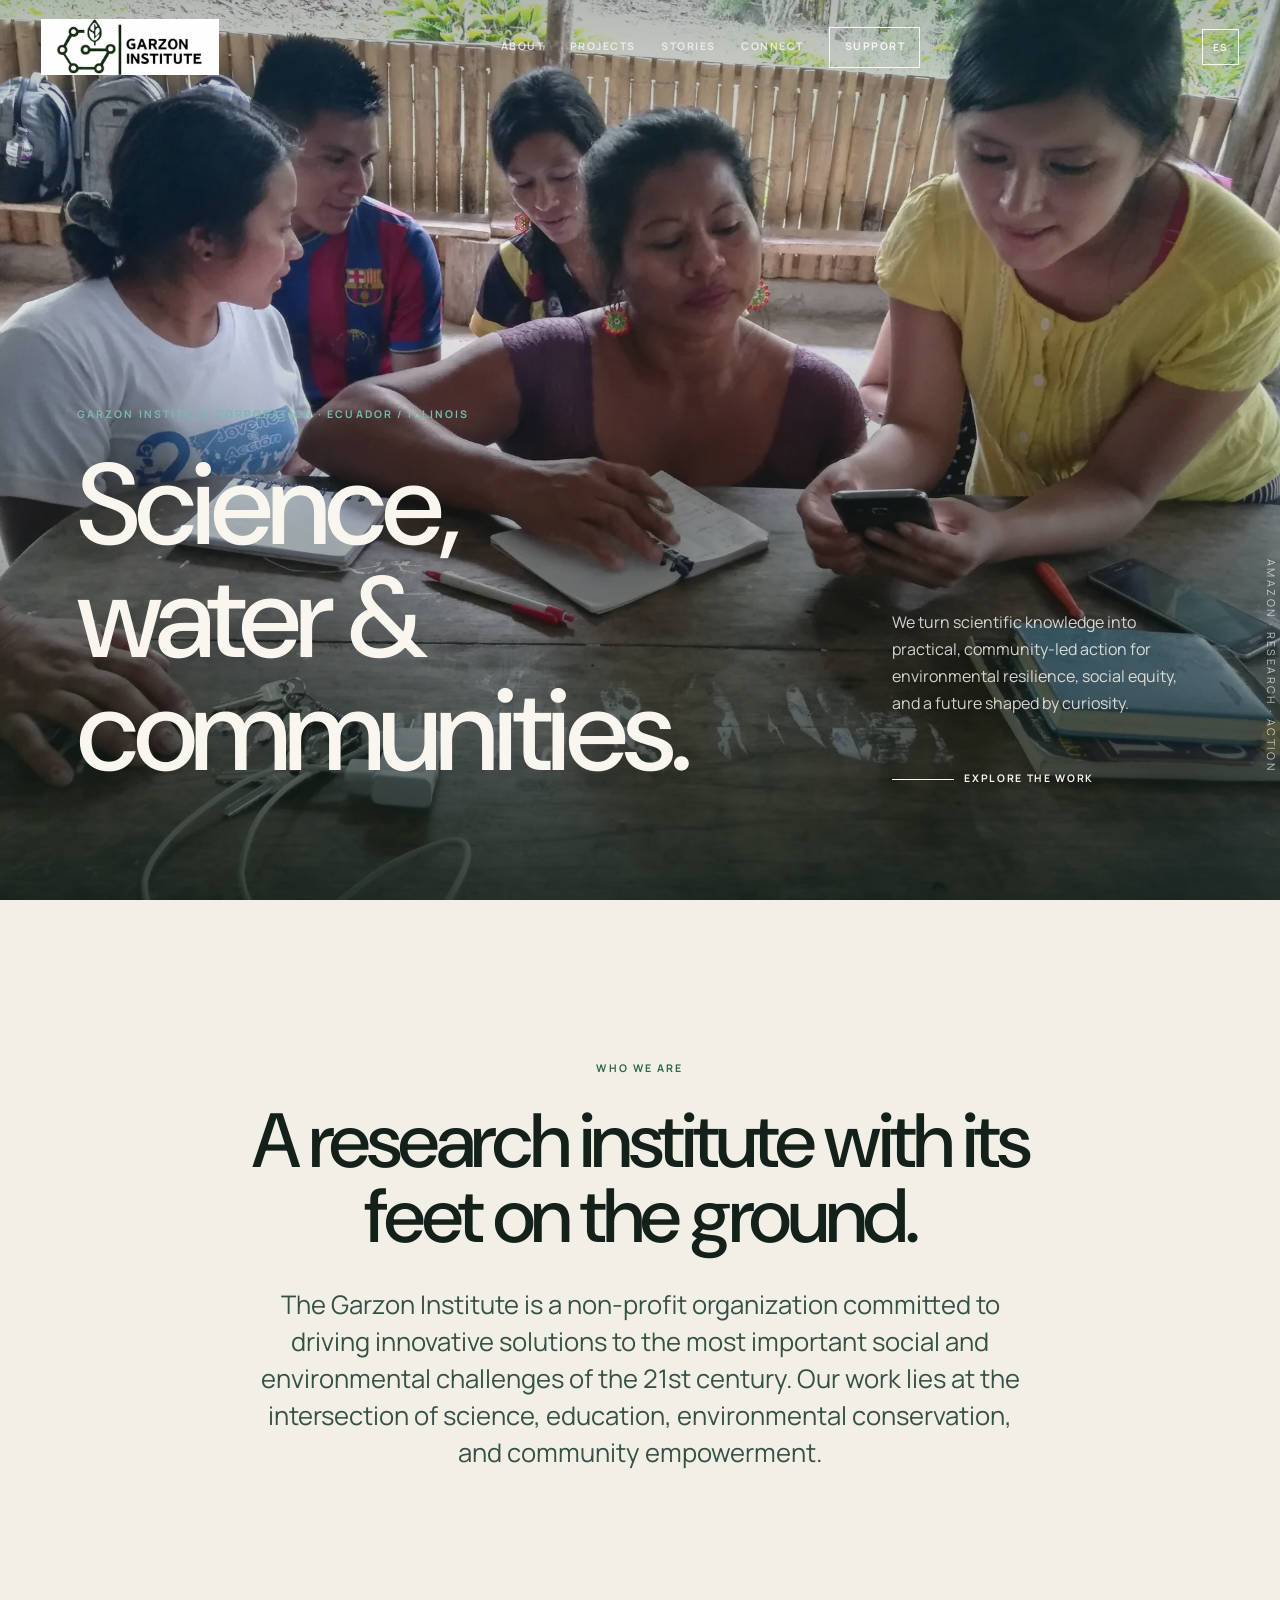
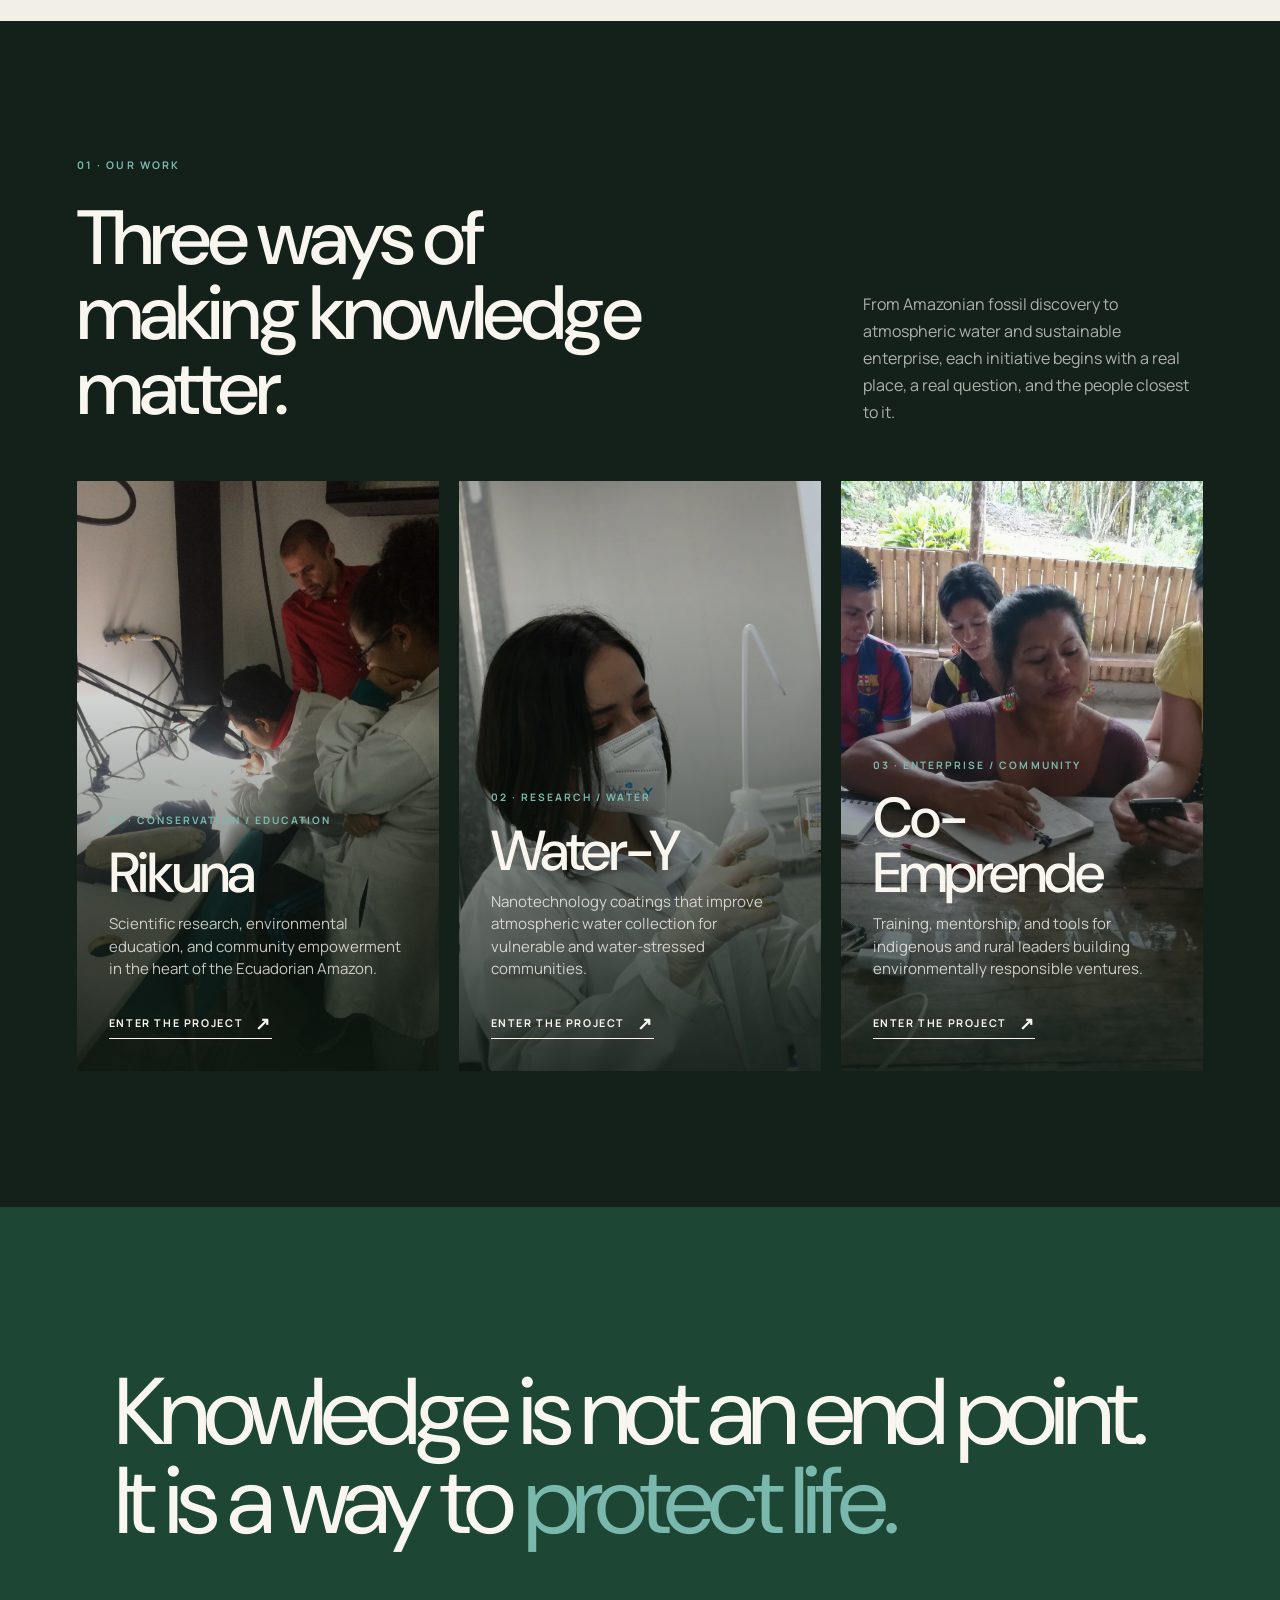
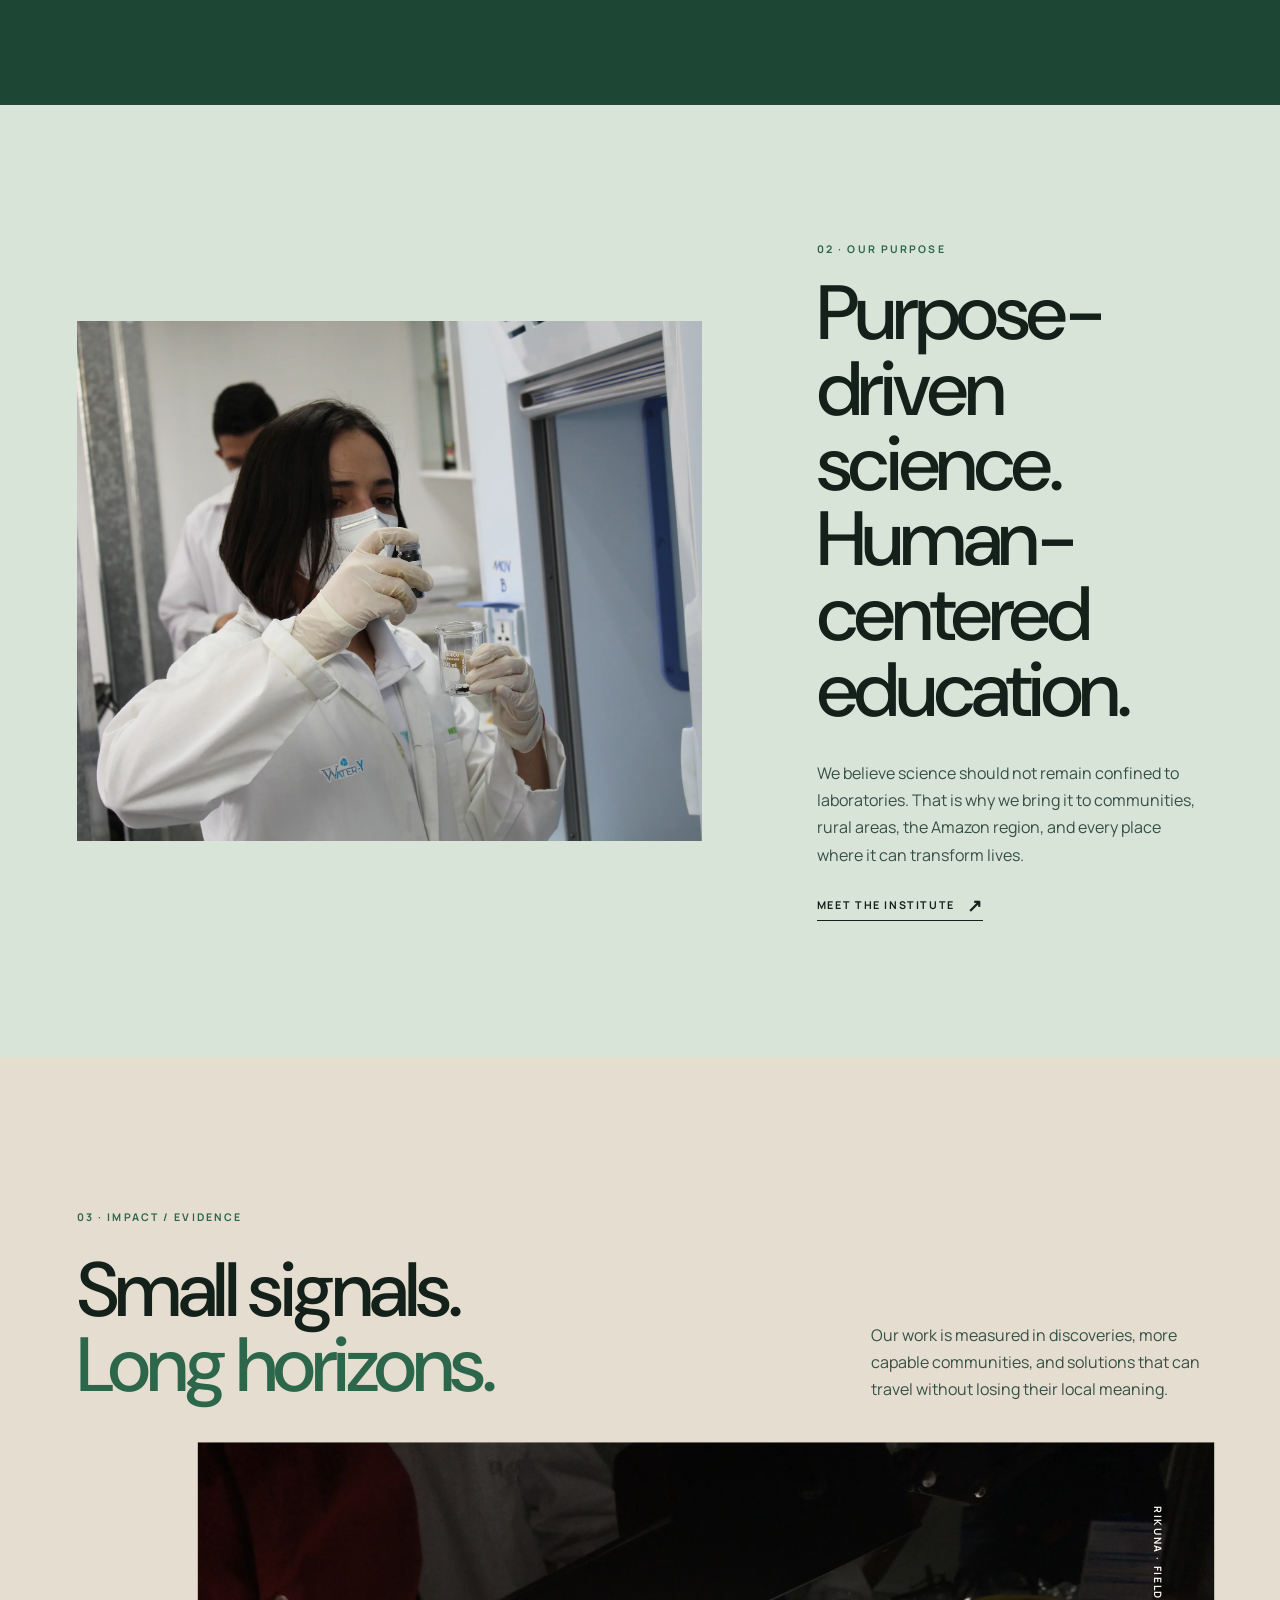
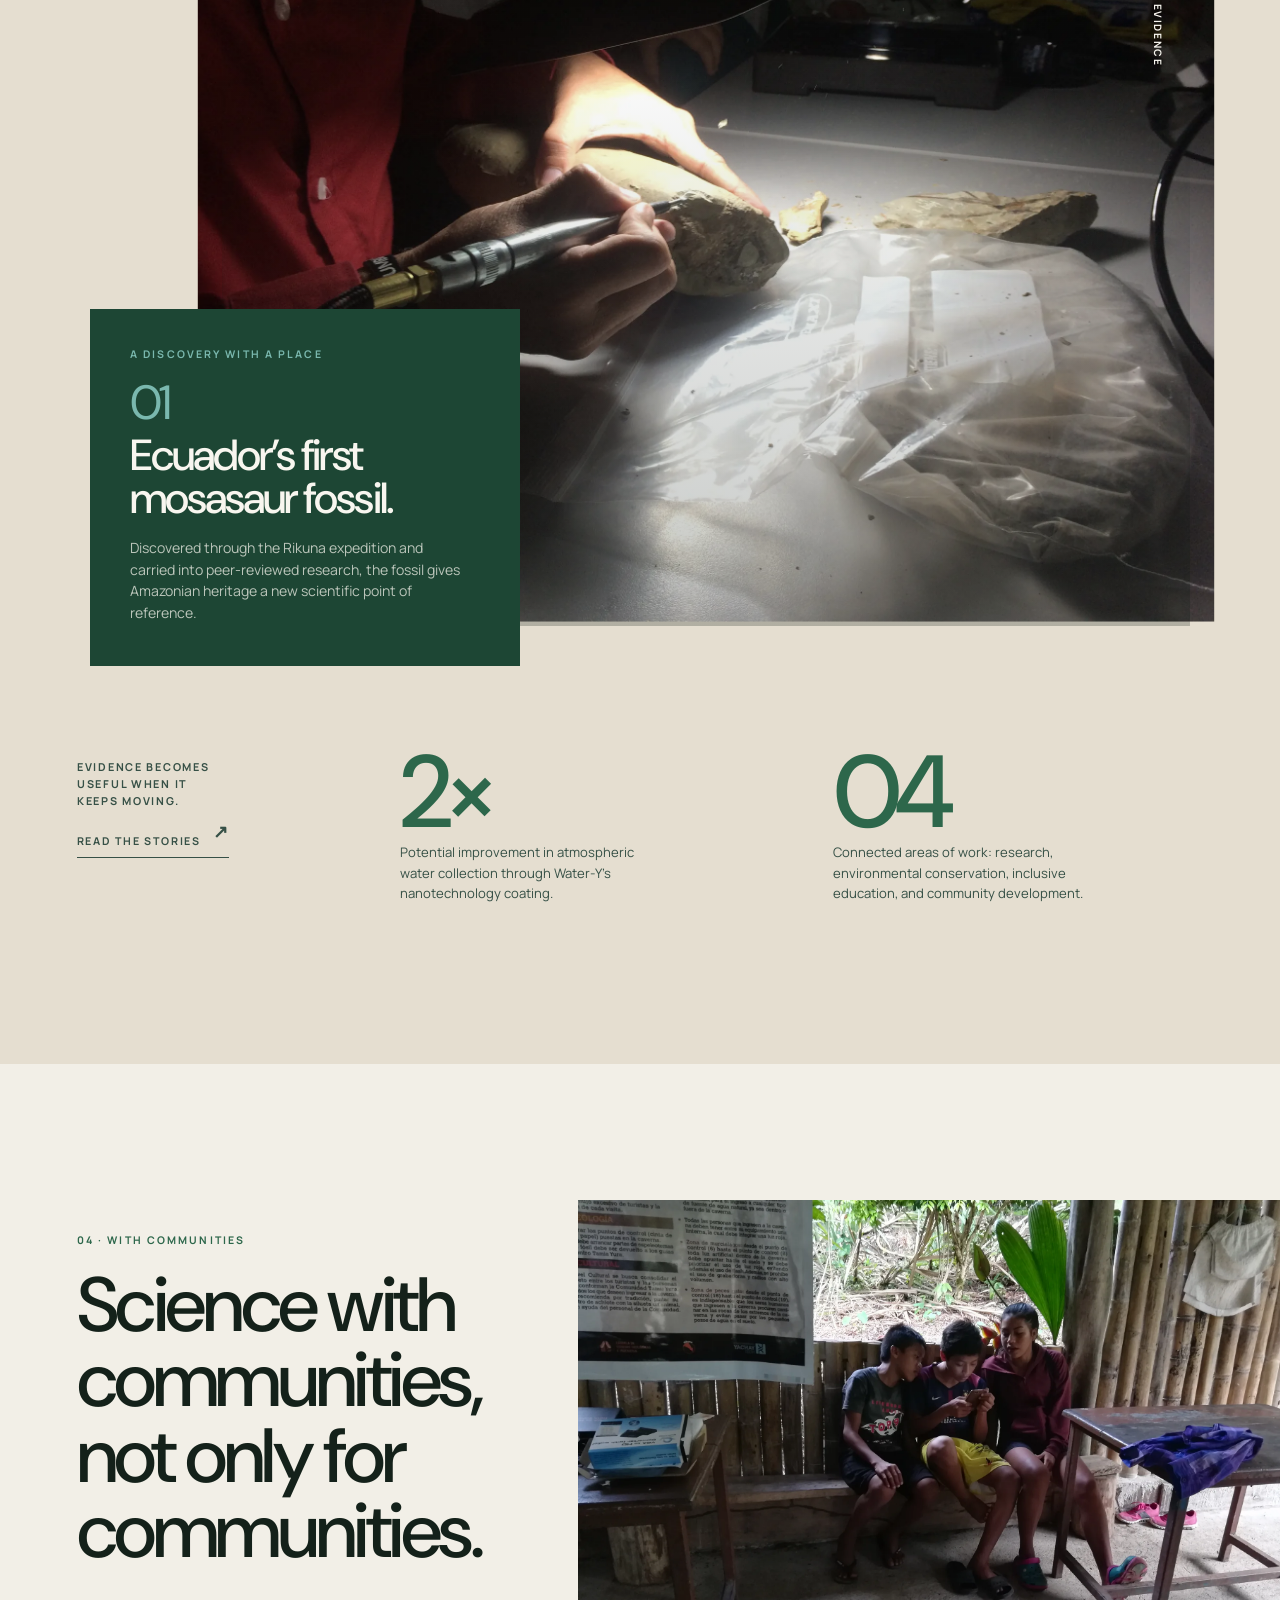
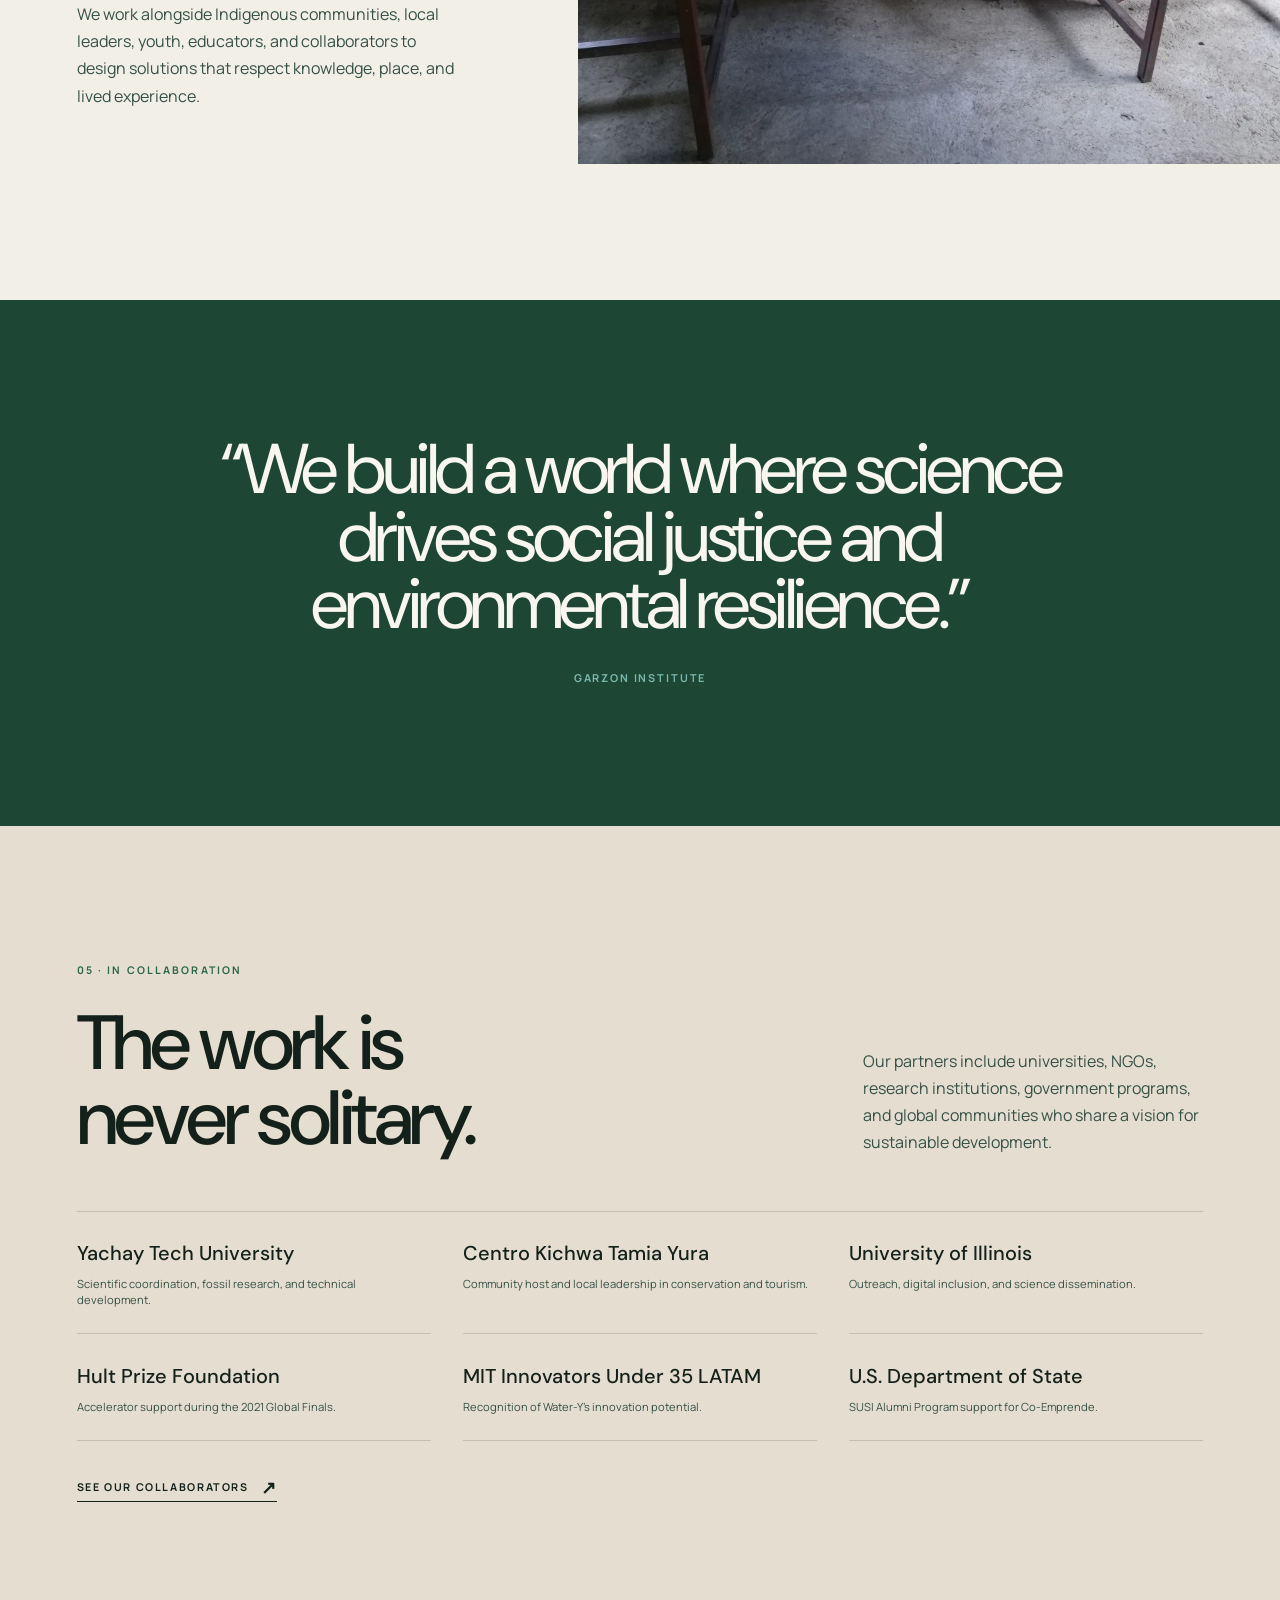
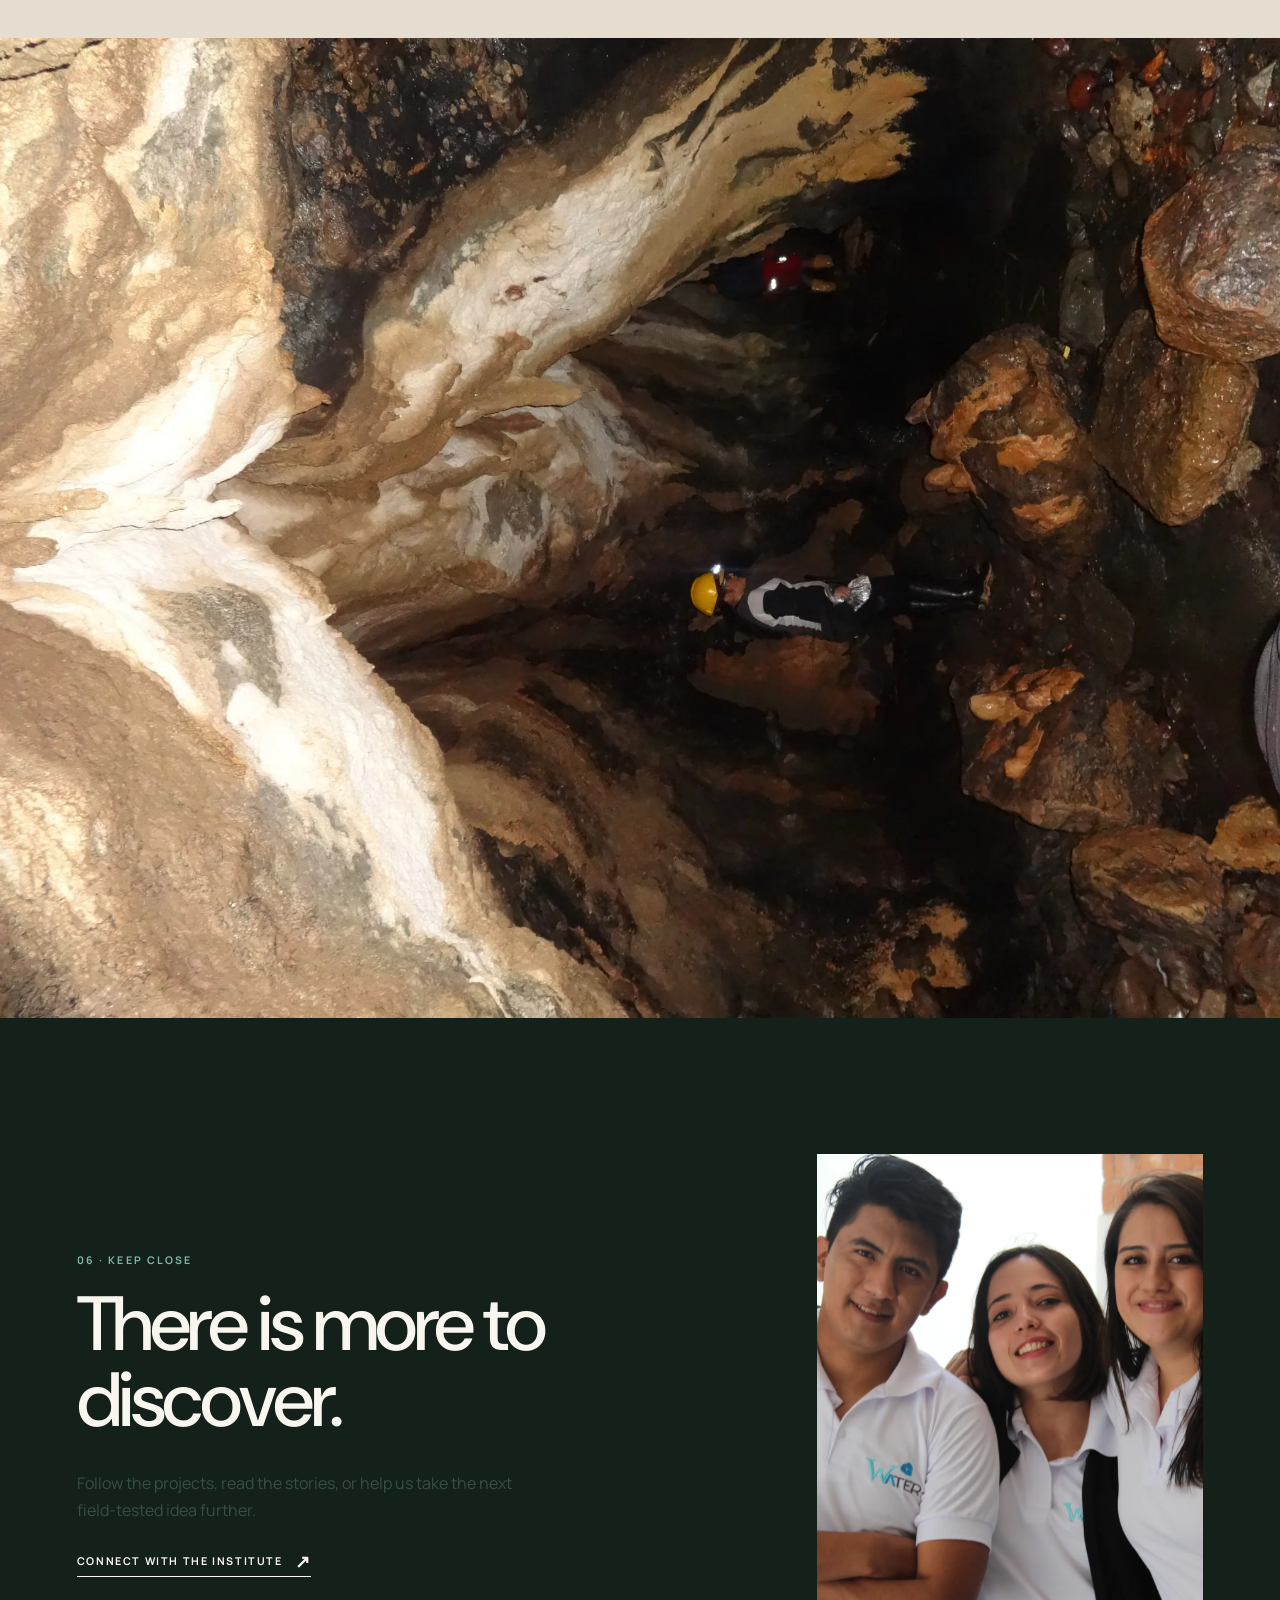
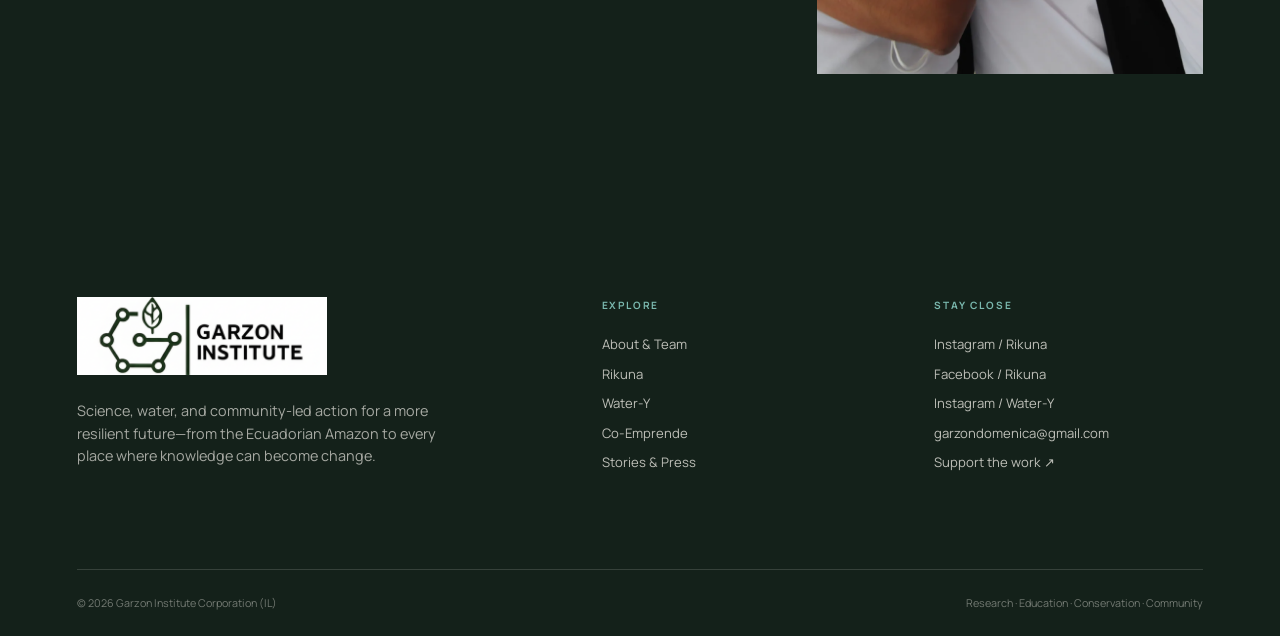
==== index.html @ 6841c286 "Add bilingual navigation and correct project media" ====
<!doctype html>
<html lang="en">
<head>
  <meta charset="utf-8">
  <meta name="viewport" content="width=device-width, initial-scale=1">
  <meta name="description" content="Garzon Institute connects science, water, conservation, education, and communities across Ecuador and beyond.">
  <title>Garzon Institute — Science, Water &amp; Communities</title>
  <link rel="stylesheet" href="css/styles.css?v=5">
</head>
<body data-page="home">
  <a class="skip-link" href="#main">Skip to content</a>
  <div data-site-header></div>

  <main id="main">
    <section class="hero">
      <img class="hero__media" src="assets/images/coemprende-03.webp" alt="Community members working together in the Ecuadorian Amazon" data-parallax>
      <div class="hero__veil"></div>
      <div class="container hero__content hero__content--split">
        <div>
          <div class="hero__kicker reveal">Garzon Institute Corporation · Ecuador / Illinois</div>
          <h1 class="hero__title reveal delay-1">Science,<br>water &amp;<br>communities.</h1>
        </div>
        <div class="reveal delay-2">
          <p class="hero__intro">We turn scientific knowledge into practical, community-led action for environmental resilience, social equity, and a future shaped by curiosity.</p>
          <a class="hero__hint" href="#projects"><span class="scroll-line"></span> Explore the work</a>
        </div>
      </div>
      <div class="hero__monogram">Amazon · Research · Action</div>
    </section>

    <section class="page-intro">
      <div class="page-intro__inner reveal">
        <div class="eyebrow">Who we are</div>
        <h2>A research institute with its feet on the ground.</h2>
        <p>The Garzon Institute is a non-profit organization committed to driving innovative solutions to the most important social and environmental challenges of the 21st century. Our work lies at the intersection of science, education, environmental conservation, and community empowerment.</p>
      </div>
    </section>

    <section class="section section--dark" id="projects">
      <div class="container">
        <div class="section-head reveal">
          <div>
            <div class="eyebrow eyebrow--light">01 · Our work</div>
            <h2>Three ways of<br>making knowledge matter.</h2>
          </div>
          <p>From Amazonian fossil discovery to atmospheric water and sustainable enterprise, each initiative begins with a real place, a real question, and the people closest to it.</p>
        </div>
        <div class="project-rail">
          <a class="project-panel reveal" href="rikuna.html">
            <img src="assets/images/rikuna-amazon-01.webp" alt="Community science workshop in the Ecuadorian Amazon" loading="lazy">
            <div class="project-panel__content">
              <div class="project-panel__tag">01 · Conservation / Education</div>
              <h3>Rikuna</h3>
              <p>Scientific research, environmental education, and community empowerment in the heart of the Ecuadorian Amazon.</p>
              <span class="link-arrow">Enter the project <span>↗</span></span>
            </div>
          </a>
          <a class="project-panel reveal delay-1" href="water-y.html">
            <img src="assets/images/watery-01.webp" alt="Water-Y researcher working with a laboratory sample" loading="lazy">
            <div class="project-panel__content">
              <div class="project-panel__tag">02 · Research / Water</div>
              <h3>Water-Y</h3>
              <p>Nanotechnology coatings that improve atmospheric water collection for vulnerable and water-stressed communities.</p>
              <span class="link-arrow">Enter the project <span>↗</span></span>
            </div>
          </a>
          <a class="project-panel reveal delay-2" href="co-emprende.html">
            <img src="assets/images/coemprende-03.webp" alt="Community members collaborating around a table" loading="lazy">
            <div class="project-panel__content">
              <div class="project-panel__tag">03 · Enterprise / Community</div>
              <h3>Co-Emprende</h3>
              <p>Training, mentorship, and tools for indigenous and rural leaders building environmentally responsible ventures.</p>
              <span class="link-arrow">Enter the project <span>↗</span></span>
            </div>
          </a>
        </div>
      </div>
    </section>

    <section class="manifesto">
      <p class="manifesto__text reveal">Knowledge is not an end point.<br>It is a way to <em>protect life.</em></p>
    </section>

    <section class="section section--mist">
      <div class="container chapter">
        <div class="chapter__media reveal">
          <img src="assets/images/rikuna-lab-1.webp" alt="Water-Y research in a laboratory" loading="lazy">
        </div>
        <div class="chapter__copy reveal delay-1">
          <div class="eyebrow">02 · Our purpose</div>
          <h2>Purpose-driven science. Human-centered education.</h2>
          <p>We believe science should not remain confined to laboratories. That is why we bring it to communities, rural areas, the Amazon region, and every place where it can transform lives.</p>
          <a class="link-arrow" href="about.html">Meet the institute <span>↗</span></a>
        </div>
      </div>
    </section>

    <section class="impact-editorial">
      <div class="container impact-editorial__intro reveal">
        <div>
          <div class="eyebrow">03 · Impact / evidence</div>
          <h2>Small signals.<br><em>Long horizons.</em></h2>
        </div>
        <p>Our work is measured in discoveries, more capable communities, and solutions that can travel without losing their local meaning.</p>
      </div>
      <div class="impact-editorial__stage reveal">
        <img class="impact-editorial__image" src="assets/images/rikuna-amazon-02.webp" alt="Rikuna researchers working with a fossil discovery in the Ecuadorian Amazon" loading="lazy" data-parallax>
        <div class="impact-editorial__label">Rikuna · field evidence</div>
        <article class="impact-editorial__feature">
          <div class="eyebrow eyebrow--light">A discovery with a place</div>
          <div class="impact-editorial__feature-number">01</div>
          <h3>Ecuador’s first mosasaur fossil.</h3>
          <p>Discovered through the Rikuna expedition and carried into peer-reviewed research, the fossil gives Amazonian heritage a new scientific point of reference.</p>
        </article>
      </div>
      <div class="container impact-editorial__facts reveal">
        <div class="impact-editorial__aside">
          <span>Evidence becomes useful when it keeps moving.</span>
          <a class="link-arrow" href="news.html">Read the stories <span>↗</span></a>
        </div>
        <div class="impact-editorial__fact">
          <strong>2×</strong>
          <p>Potential improvement in atmospheric water collection through Water-Y’s nanotechnology coating.</p>
        </div>
        <div class="impact-editorial__fact">
          <strong>04</strong>
          <p>Connected areas of work: research, environmental conservation, inclusive education, and community development.</p>
        </div>
      </div>
    </section>

    <section class="section">
      <div class="container chapter chapter--reverse chapter--breakout">
        <div class="chapter__media reveal">
          <img src="assets/images/coemprende-02.webp" alt="Young people and community members in an Amazonian learning space" loading="lazy">
        </div>
        <div class="chapter__copy reveal delay-1">
          <div class="eyebrow">04 · With communities</div>
          <h2>Science with communities, not only for communities.</h2>
          <p>We work alongside Indigenous communities, local leaders, youth, educators, and collaborators to design solutions that respect knowledge, place, and lived experience.</p>
        </div>
      </div>
    </section>

    <section class="section section--forest">
      <div class="container">
        <div class="quote reveal">
          <p>“We build a world where science drives social justice and environmental resilience.”</p>
          <cite>Garzon Institute</cite>
        </div>
      </div>
    </section>

    <section class="section section--paper-deep">
      <div class="container">
        <div class="section-head reveal">
          <div>
            <div class="eyebrow">05 · In collaboration</div>
            <h2>The work is<br>never solitary.</h2>
          </div>
          <p>Our partners include universities, NGOs, research institutions, government programs, and global communities who share a vision for sustainable development.</p>
        </div>
        <div class="partner-list reveal">
          <div class="partner"><strong>Yachay Tech University</strong><span>Scientific coordination, fossil research, and technical development.</span></div>
          <div class="partner"><strong>Centro Kichwa Tamia Yura</strong><span>Community host and local leadership in conservation and tourism.</span></div>
          <div class="partner"><strong>University of Illinois</strong><span>Outreach, digital inclusion, and science dissemination.</span></div>
          <div class="partner"><strong>Hult Prize Foundation</strong><span>Accelerator support during the 2021 Global Finals.</span></div>
          <div class="partner"><strong>MIT Innovators Under 35 LATAM</strong><span>Recognition of Water-Y’s innovation potential.</span></div>
          <div class="partner"><strong>U.S. Department of State</strong><span>SUSI Alumni Program support for Co-Emprende.</span></div>
        </div>
        <a class="link-arrow" href="about.html#partners" style="margin-top:2.3rem">See our collaborators <span>↗</span></a>
      </div>
    </section>

    <section class="image-bleed image-bleed--tall">
      <img src="assets/images/rikuna-amazon-04.webp" alt="Inside a cave in the Ecuadorian Amazon" loading="lazy">
    </section>

    <section class="section section--dark">
      <div class="container chapter">
        <div class="chapter__copy reveal">
          <div class="eyebrow eyebrow--light">06 · Keep close</div>
          <h2>There is more to discover.</h2>
          <p>Follow the projects, read the stories, or help us take the next field-tested idea further.</p>
          <a class="link-arrow" href="connect.html">Connect with the institute <span>↗</span></a>
        </div>
        <div class="chapter__media reveal delay-1">
          <img src="assets/images/watery-03.webp" alt="Water-Y team members together" loading="lazy">
        </div>
      </div>
    </section>
  </main>

  <div data-site-footer></div>
  <script src="js/i18n.js?v=6"></script>
  <script src="js/site.js?v=6"></script>
</body>
</html>
---- css/styles.css ----
@import url('https://fonts.googleapis.com/css2?family=DM+Sans:wght@400;500;600;700&family=Manrope:wght@400;500;600;700&display=swap');

:root {
  --ink: #14211a;
  --ink-soft: #365046;
  --paper: #f2efe7;
  --paper-deep: #e5ded0;
  --mist: #d9e4d8;
  --forest: #1d4634;
  --forest-2: #2d674b;
  --water: #7ab8ae;
  --accent: #b57450;
  --line: rgba(20, 33, 26, .16);
  --white: #f8f6ef;
  --serif: 'DM Sans', Helvetica, Arial, sans-serif;
  --sans: 'Manrope', Helvetica, Arial, sans-serif;
  --shadow: 0 24px 70px rgba(20, 33, 26, .16);
  --radius: 2px;
  --max: 1240px;
}

* { box-sizing: border-box; }
html { scroll-behavior: smooth; }
body {
  margin: 0;
  background: var(--paper);
  color: var(--ink);
  font-family: var(--sans);
  font-size: 16px;
  line-height: 1.7;
  overflow-x: hidden;
}
body.menu-open { overflow: hidden; }
img, video { display: block; max-width: 100%; }
img { width: 100%; height: auto; }
a { color: inherit; text-decoration: none; }
button { color: inherit; font: inherit; }
p { margin: 0 0 1.35rem; }
h1, h2, h3, h4 { font-family: var(--serif); font-weight: 500; letter-spacing: -.045em; line-height: .98; margin: 0; }
h1 { font-size: clamp(4rem, 9vw, 9.4rem); }
h2 { font-size: clamp(3rem, 6vw, 6.5rem); }
h3 { font-size: clamp(2rem, 3.7vw, 4rem); }
h4 { font-size: 1.15rem; letter-spacing: -.02em; }

.skip-link { position: fixed; left: 1rem; top: -5rem; z-index: 999; background: var(--white); padding: .65rem 1rem; }
.skip-link:focus { top: 1rem; }
.sr-only { position: absolute; width: 1px; height: 1px; padding: 0; margin: -1px; overflow: hidden; clip: rect(0,0,0,0); white-space: nowrap; border: 0; }

.site-header {
  position: fixed;
  top: 0;
  left: 0;
  width: 100%;
  z-index: 50;
  padding: 1.2rem 3.2vw;
  color: var(--white);
  transition: background .4s ease, color .4s ease, padding .4s ease, backdrop-filter .4s ease;
}
.site-header.scrolled, .site-header.solid {
  background: rgba(242, 239, 231, .92);
  color: var(--ink);
  padding-top: .8rem;
  padding-bottom: .8rem;
  backdrop-filter: blur(18px);
  border-bottom: 1px solid var(--line);
}
.header-inner { max-width: 1440px; margin: 0 auto; display: flex; align-items: center; justify-content: space-between; gap: 2rem; }
.brand-lockup { display: block; width: 178px; height: 56px; overflow: hidden; flex: 0 0 auto; background: var(--white); }
.brand-lockup img, .footer-logo { width: 100%; height: 100%; object-fit: cover; object-position: center; }
.header-links { display: flex; align-items: center; gap: 1.6rem; font-size: .66rem; font-weight: 700; letter-spacing: .14em; text-transform: uppercase; }
.header-links a { opacity: .8; transition: opacity .25s ease; }
.header-links a:hover, .header-links a[aria-current='page'] { opacity: 1; }
.header-cta { border: 1px solid currentColor; padding: .65rem .9rem; opacity: 1 !important; }
.language-toggle { border: 1px solid currentColor; background: transparent; padding: .55rem .6rem; cursor: pointer; font-size: .62rem; font-weight: 700; letter-spacing: .12em; }
.language-toggle:hover { color: var(--water); }
.menu-toggle { display: none; border: 0; background: transparent; padding: .35rem; cursor: pointer; }
.menu-toggle span { display: block; width: 28px; height: 1px; background: currentColor; margin: 6px 0; transition: transform .3s ease, opacity .3s ease; }
.menu-open .menu-toggle span:first-child { transform: translateY(7px) rotate(45deg); }
.menu-open .menu-toggle span:nth-child(2) { opacity: 0; }
.menu-open .menu-toggle span:last-child { transform: translateY(-7px) rotate(-45deg); }
.menu-panel { position: fixed; inset: 0; z-index: 40; display: grid; place-items: center; background: var(--forest); color: var(--white); opacity: 0; pointer-events: none; transition: opacity .35s ease; }
.menu-open .menu-panel { opacity: 1; pointer-events: auto; }
.menu-panel nav { display: grid; gap: .35rem; text-align: center; }
.menu-panel a { font-family: var(--serif); font-size: clamp(2.6rem, 8vw, 6.8rem); line-height: .95; transition: color .2s ease, transform .2s ease; }
.menu-panel a:hover { color: var(--water); transform: translateX(.2em); }

.hero { position: relative; min-height: min(100vh, 980px); display: flex; align-items: flex-end; overflow: hidden; color: var(--white); background: var(--forest); }
.hero--short { min-height: 76vh; }
.hero__media { position: absolute; inset: 0; width: 100%; height: 100%; object-fit: cover; transform: scale(1.03); animation: slow-zoom 16s ease-out both; }
.hero__veil { position: absolute; inset: 0; background: linear-gradient(180deg, rgba(11, 24, 17, .3) 0%, rgba(11, 24, 17, .04) 30%, rgba(11, 24, 17, .78) 100%); }
.hero__content { position: relative; z-index: 1; width: min(var(--max), 88vw); margin: 0 auto; padding: 10rem 0 7rem; }
.hero__content--split { display: grid; grid-template-columns: minmax(0, 1.1fr) minmax(260px, .48fr); align-items: end; gap: 8vw; }
.hero__kicker, .eyebrow { font-size: .66rem; font-weight: 700; letter-spacing: .2em; text-transform: uppercase; }
.hero__kicker { margin-bottom: 1.6rem; color: var(--water); }
.hero__title { max-width: 1000px; text-wrap: balance; }
.hero__intro { max-width: 370px; margin: 0 0 .4rem; color: rgba(248, 246, 239, .83); font-size: 1rem; }
.hero__hint { display: flex; align-items: center; gap: .65rem; margin-top: 3.3rem; font-size: .65rem; font-weight: 700; letter-spacing: .16em; text-transform: uppercase; }
.scroll-line { display: inline-block; width: 62px; height: 1px; background: currentColor; transform-origin: left; animation: pulse-line 2.2s ease-in-out infinite; }
.hero__monogram { position: absolute; right: 0; bottom: 8rem; font-size: .68rem; letter-spacing: .22em; opacity: .7; writing-mode: vertical-rl; text-transform: uppercase; }

.page-intro { padding: 10rem 0 8rem; }
.page-intro__inner { max-width: 780px; margin: 0 auto; text-align: center; }
.page-intro__inner p { margin-top: 2rem; font-size: clamp(1.2rem, 2vw, 1.7rem); line-height: 1.45; color: var(--ink-soft); }
.eyebrow { margin-bottom: 1.6rem; color: var(--forest-2); }
.eyebrow--light { color: var(--water); }

.section { position: relative; padding: 8.5rem 0; }
.section--tight { padding-top: 4.5rem; padding-bottom: 4.5rem; }
.section--dark { background: var(--ink); color: var(--white); }
.section--forest { background: var(--forest); color: var(--white); }
.section--mist { background: var(--mist); }
.section--paper-deep { background: var(--paper-deep); }
.container { width: min(var(--max), 88vw); margin: 0 auto; }
.narrow { width: min(700px, 88vw); margin: 0 auto; }
.section-head { display: flex; justify-content: space-between; gap: 2rem; align-items: end; margin-bottom: 3.4rem; }
.section-head p { max-width: 340px; margin: 0; color: var(--ink-soft); }
.section--dark .section-head p, .section--forest .section-head p { color: rgba(248,246,239,.68); }

.reveal { opacity: 0; transform: translateY(28px); transition: opacity .85s ease, transform .85s cubic-bezier(.2,.7,.2,1); }
.reveal.is-visible { opacity: 1; transform: none; }
.delay-1 { transition-delay: .12s; }
.delay-2 { transition-delay: .24s; }
.delay-3 { transition-delay: .36s; }

.manifesto { padding: 10rem 0; background: var(--forest); color: var(--white); }
.manifesto__text { width: min(1050px, 88vw); margin: 0 auto; font-family: var(--serif); font-size: clamp(3.4rem, 7.4vw, 8rem); line-height: .94; letter-spacing: -.06em; }
.manifesto__text em { color: var(--water); font-style: normal; }

/* Editorial pacing: one image-led moment instead of a row of report cards. */
.impact-editorial { position: relative; overflow: hidden; padding: 9.5rem 0 10rem; background: var(--paper-deep); }
.impact-editorial__intro { display: grid; grid-template-columns: minmax(0, 1fr) minmax(260px, .48fr); gap: 8vw; align-items: end; margin-bottom: 5rem; }
.impact-editorial__intro h2 em { color: var(--forest-2); font-style: normal; }
.impact-editorial__intro p { max-width: 340px; margin: 0; color: var(--ink-soft); }
.impact-editorial__stage { position: relative; width: min(1100px, 88vw); min-height: clamp(500px, 58vw, 760px); margin: 0 auto; }
.impact-editorial__image { position: absolute; inset: 0 0 0 12%; width: 88%; height: 100%; object-fit: cover; filter: saturate(.86); }
.impact-editorial__stage::after { content: ''; position: absolute; inset: 0 0 0 12%; background: linear-gradient(180deg, rgba(12,24,16,.02) 25%, rgba(12,24,16,.24) 100%); pointer-events: none; }
.impact-editorial__label { position: absolute; right: 1.5rem; top: 1.4rem; z-index: 1; color: var(--white); font-size: .64rem; font-weight: 700; letter-spacing: .16em; text-transform: uppercase; writing-mode: vertical-rl; }
.impact-editorial__feature { position: absolute; left: 0; bottom: -2.5rem; z-index: 2; width: min(430px, 43%); padding: 2.3rem 2.5rem 2.6rem; background: var(--forest); color: var(--white); }
.impact-editorial__feature .eyebrow { margin-bottom: 1.3rem; }
.impact-editorial__feature-number { margin-bottom: .7rem; color: var(--water); font-family: var(--serif); font-size: 3rem; line-height: .8; letter-spacing: -.06em; }
.impact-editorial__feature h3 { max-width: 360px; margin-bottom: 1.1rem; font-size: clamp(2rem, 3.4vw, 3.8rem); }
.impact-editorial__feature p { max-width: 340px; margin: 0; color: rgba(248,246,239,.72); font-size: .88rem; line-height: 1.55; }
.impact-editorial__facts { display: grid; grid-template-columns: minmax(180px, .7fr) repeat(2, minmax(0, 1fr)); gap: 5vw; align-items: start; margin-top: 8rem; }
.impact-editorial__aside { padding-top: .35rem; color: var(--ink-soft); font-size: .68rem; font-weight: 700; letter-spacing: .16em; line-height: 1.55; text-transform: uppercase; }
.impact-editorial__aside span { display: block; max-width: 150px; margin-bottom: 1.3rem; }
.impact-editorial__fact { padding-top: .15rem; }
.impact-editorial__fact strong { display: block; margin-bottom: .8rem; color: var(--forest-2); font-family: var(--serif); font-size: clamp(4.5rem, 8vw, 8rem); font-weight: 500; line-height: .72; letter-spacing: -.08em; }
.impact-editorial__fact p { max-width: 250px; margin: 0; color: var(--ink-soft); font-size: .82rem; line-height: 1.55; }

.project-rail { display: grid; grid-template-columns: repeat(3, minmax(0,1fr)); gap: 1.2rem; }
.project-panel { position: relative; min-height: 590px; overflow: hidden; background: var(--forest); color: var(--white); }
.project-panel img { position: absolute; inset: 0; width: 100%; height: 100%; object-fit: cover; transition: transform .8s cubic-bezier(.2,.7,.2,1); }
.project-panel::after { content: ''; position: absolute; inset: 0; background: linear-gradient(180deg, rgba(12,24,16,.02) 20%, rgba(12,24,16,.82) 100%); }
.project-panel:hover img { transform: scale(1.06); }
.project-panel__content { position: absolute; z-index: 1; inset: auto 2rem 2rem; }
.project-panel__tag { margin-bottom: 1rem; color: var(--water); font-size: .64rem; font-weight: 700; letter-spacing: .2em; text-transform: uppercase; }
.project-panel h3 { margin-bottom: .8rem; font-size: clamp(2.8rem, 4.4vw, 5.3rem); }
.project-panel p { max-width: 300px; margin-bottom: 1.7rem; color: rgba(248,246,239,.78); font-size: .94rem; line-height: 1.5; }

.link-arrow { display: inline-flex; align-items: center; gap: .75rem; padding-bottom: .35rem; border-bottom: 1px solid currentColor; font-size: .67rem; font-weight: 700; letter-spacing: .15em; text-transform: uppercase; transition: gap .25s ease, color .25s ease; }
.link-arrow:hover { gap: 1.15rem; color: var(--accent); }
.link-arrow span { font-size: 1.1rem; line-height: 0; }
.section--dark .link-arrow:hover, .section--forest .link-arrow:hover { color: var(--water); }

.chapter { display: grid; grid-template-columns: minmax(0, 1.1fr) minmax(300px, .68fr); align-items: center; gap: 9vw; }
.chapter--reverse { grid-template-columns: minmax(300px, .68fr) minmax(0, 1.1fr); }
.chapter--reverse .chapter__media { order: 2; }
.chapter--breakout .chapter__media { width: calc(100% + 10vw); margin-right: -10vw; }
.chapter__media { position: relative; min-height: 520px; overflow: hidden; }
.chapter__media img, .chapter__media video { width: 100%; height: 100%; min-height: 520px; object-fit: cover; }
.chapter__copy { max-width: 470px; }
.chapter__copy h2 { margin-bottom: 2rem; }
.chapter__copy p { color: var(--ink-soft); }
.chapter__copy .eyebrow { margin-bottom: 1.1rem; }
.caption { margin-top: .8rem; color: var(--ink-soft); font-size: .72rem; line-height: 1.45; }
.caption--light { color: rgba(248,246,239,.6); }

.image-bleed { width: 100%; height: clamp(420px, 68vw, 840px); overflow: hidden; background: var(--forest); }
.image-bleed img { width: 100%; height: 100%; object-fit: cover; transition: transform 1.2s ease; }
.image-bleed:hover img { transform: scale(1.035); }
.image-bleed--tall { height: clamp(560px, 78vw, 980px); }
.image-bleed--contained { width: min(var(--max), 88vw); margin: 0 auto; }

.quote { width: min(900px, 88vw); margin: 0 auto; text-align: center; }
.quote p { margin-bottom: 1.5rem; font-family: var(--serif); font-size: clamp(2.5rem, 5.5vw, 5.7rem); line-height: .96; letter-spacing: -.05em; }
.quote cite { color: var(--water); font-size: .68rem; font-style: normal; font-weight: 700; letter-spacing: .17em; text-transform: uppercase; }

.statline { display: grid; grid-template-columns: repeat(3,1fr); gap: 3rem; }
.stat { position: relative; padding: 0; }
.stat:nth-child(2) { padding-top: 3.2rem; }
.stat:nth-child(3) { padding-top: 1.1rem; }
.stat strong { display: block; margin-bottom: .8rem; font-family: var(--serif); font-size: clamp(2.8rem, 5vw, 5.2rem); font-weight: 500; line-height: .9; letter-spacing: -.06em; color: var(--forest-2); }
.section--dark .stat strong, .section--forest .stat strong { color: var(--water); }
.stat span { display: block; max-width: 220px; color: var(--ink-soft); font-size: .78rem; line-height: 1.5; }
.section--dark .stat span, .section--forest .stat span { color: rgba(248,246,239,.66); }

.gallery { display: grid; grid-template-columns: 1.06fr .72fr .72fr; grid-template-rows: 280px 280px; gap: 1rem; }
.gallery figure { position: relative; margin: 0; overflow: hidden; background: var(--forest); }
.gallery figure:first-child { grid-row: span 2; }
.gallery figure img { width: 100%; height: 100%; object-fit: cover; transition: transform .8s ease; }
.gallery figure:hover img { transform: scale(1.06); }
.gallery figcaption { position: absolute; right: 1rem; bottom: .9rem; left: 1rem; color: var(--white); font-size: .7rem; text-shadow: 0 1px 18px rgba(0,0,0,.5); }

.video-frame { position: relative; background: #0f1813; min-height: 560px; display: grid; place-items: center; overflow: hidden; }
.video-frame--bleed { width: min(1200px, 100vw); min-height: min(70vw, 780px); margin-left: 50%; transform: translateX(-50%); }
.video-frame video { width: 100%; height: 100%; max-height: 700px; object-fit: cover; }
.video-frame__label { position: absolute; left: 1.5rem; bottom: 1.2rem; z-index: 1; color: var(--white); font-size: .65rem; font-weight: 700; letter-spacing: .15em; text-transform: uppercase; }

.timeline { margin-top: 3rem; border-top: 1px solid var(--line); }
.timeline-item { display: grid; grid-template-columns: 100px 1fr; gap: 2rem; padding: 1.45rem 0; border-bottom: 1px solid var(--line); }
.timeline-item time { color: var(--accent); font-size: .72rem; font-weight: 700; letter-spacing: .12em; }
.timeline-item p { max-width: 600px; margin: 0; color: var(--ink-soft); }

.people-intro { display: grid; grid-template-columns: minmax(0, .7fr) minmax(0, 1fr); gap: 8vw; align-items: end; }
.people-intro p { max-width: 470px; margin: 0; color: var(--ink-soft); font-size: 1.15rem; line-height: 1.45; }
.team-list { margin-top: 5rem; border-top: 1px solid var(--line); }
.team-member { display: grid; grid-template-columns: 1.1fr .75fr 1.3fr; gap: 2rem; align-items: baseline; padding: 1.15rem 0; border-bottom: 1px solid var(--line); }
.team-member__name { font-family: var(--serif); font-size: 1.6rem; letter-spacing: -.03em; }
.team-member__role { color: var(--accent); font-size: .68rem; font-weight: 700; letter-spacing: .12em; text-transform: uppercase; }
.team-member__bio { margin: 0; color: var(--ink-soft); font-size: .82rem; line-height: 1.55; }

.partner-list { display: grid; grid-template-columns: repeat(3, 1fr); gap: 0 2rem; border-top: 1px solid var(--line); }
.partner { padding: 1.55rem 0; border-bottom: 1px solid var(--line); }
.partner strong { display: block; font-family: var(--serif); font-size: 1.25rem; font-weight: 500; }
.partner span { display: block; margin-top: .35rem; color: var(--ink-soft); font-size: .7rem; line-height: 1.45; }

.press-list { border-top: 1px solid var(--line); }
.press-item { display: grid; grid-template-columns: 110px 1fr auto; gap: 2rem; align-items: center; padding: 1.7rem 0; border-bottom: 1px solid var(--line); }
.press-item__type { color: var(--accent); font-size: .65rem; font-weight: 700; letter-spacing: .13em; text-transform: uppercase; }
.press-item h3 { font-size: 1.35rem; letter-spacing: -.025em; }
.press-item p { margin: .35rem 0 0; color: var(--ink-soft); font-size: .82rem; line-height: 1.5; }

.contact-grid { display: grid; grid-template-columns: 1fr 1fr; gap: 1rem; }
.contact-block { min-height: 300px; padding: 2.4rem; background: var(--paper-deep); }
.contact-block--accent { background: var(--forest); color: var(--white); }
.contact-block h3 { margin-bottom: 1.2rem; font-size: 2.3rem; }
.contact-block p { max-width: 380px; color: var(--ink-soft); }
.contact-block--accent p { color: rgba(248,246,239,.72); }
.contact-block .link-arrow { margin-top: 1rem; }
.social-list { display: flex; flex-wrap: wrap; gap: .8rem 1.4rem; margin-top: 1.8rem; }
.social-list a { font-size: .68rem; font-weight: 700; letter-spacing: .1em; text-transform: uppercase; }

.footer { padding: 5.4rem 0 1.5rem; background: var(--ink); color: var(--white); }
.footer-logo-link { display: block; width: min(250px, 70vw); height: 78px; margin-bottom: 1.6rem; overflow: hidden; background: var(--white); }
.footer-logo { opacity: .98; }
.footer__top { display: grid; grid-template-columns: 1.2fr .7fr .7fr; gap: 4rem; padding-bottom: 5rem; }
.footer__mission { max-width: 360px; color: rgba(248,246,239,.64); font-size: .9rem; line-height: 1.55; }
.footer__heading { margin-bottom: 1.2rem; color: var(--water); font-size: .63rem; font-weight: 700; letter-spacing: .18em; text-transform: uppercase; }
.footer__links { display: grid; gap: .45rem; font-size: .82rem; }
.footer__links a { color: rgba(248,246,239,.74); transition: color .2s ease; }
.footer__links a:hover { color: var(--white); }
.footer__bottom { display: flex; justify-content: space-between; gap: 1rem; padding-top: 1.5rem; border-top: 1px solid rgba(248,246,239,.15); color: rgba(248,246,239,.42); font-size: .67rem; }

@keyframes slow-zoom { from { transform: scale(1.03); } to { transform: scale(1.1); } }
@keyframes pulse-line { 0%,100% { transform: scaleX(.55); opacity: .55; } 50% { transform: scaleX(1); opacity: 1; } }

@media (max-width: 900px) {
  .site-header { padding: 1rem 6vw; }
  .header-links { display: none; }
  .brand-lockup { width: 150px; height: 48px; }
  .menu-toggle { display: block; }
  .hero__content { width: 88vw; padding-bottom: 5.5rem; }
  .hero__content--split { display: block; }
  .hero__intro { margin-top: 2rem; }
  .hero__monogram { display: none; }
  .section, .page-intro, .manifesto { padding: 6.5rem 0; }
  .impact-editorial { padding: 6.8rem 0 7.5rem; }
  .impact-editorial__intro { display: block; margin-bottom: 3.5rem; }
  .impact-editorial__intro p { margin-top: 1.4rem; }
  .impact-editorial__stage { min-height: 580px; }
  .impact-editorial__image, .impact-editorial__stage::after { left: 0; width: 100%; }
  .impact-editorial__feature { left: 5vw; width: min(430px, 70%); }
  .impact-editorial__facts { gap: 2rem; margin-top: 6rem; }
  .project-rail { display: flex; overflow-x: auto; scroll-snap-type: x mandatory; padding-bottom: .8rem; margin-right: -6vw; }
  .project-panel { flex: 0 0 min(76vw, 520px); min-height: 520px; scroll-snap-align: start; }
  .chapter, .chapter--reverse, .people-intro { grid-template-columns: 1fr; gap: 3rem; }
  .chapter--reverse .chapter__media { order: initial; }
  .chapter__media, .chapter__media img, .chapter__media video { min-height: 440px; }
  .gallery { grid-template-columns: 1fr 1fr; grid-template-rows: 270px 200px 200px; }
  .gallery figure:first-child { grid-row: span 2; }
  .gallery figure:last-child { grid-column: span 2; }
  .statline { grid-template-columns: 1fr; gap: 2.8rem; }
  .stat:nth-child(2), .stat:nth-child(3) { padding-top: 0; }
  .partner-list { grid-template-columns: repeat(2,1fr); }
  .footer__top { grid-template-columns: 1fr 1fr; }
  .footer__top > :first-child { grid-column: span 2; }
}

@media (max-width: 620px) {
  body { font-size: 15px; }
  h1 { font-size: clamp(3.4rem, 17vw, 6rem); }
  h2 { font-size: clamp(2.75rem, 13vw, 4.6rem); }
  .hero { min-height: 86vh; }
  .hero--short { min-height: 72vh; }
  .hero__content { padding-top: 8rem; padding-bottom: 4rem; }
  .hero__kicker { margin-bottom: 1.1rem; }
  .brand-lockup { width: 138px; height: 44px; }
  .language-toggle { margin-left: auto; margin-right: .4rem; }
  .section-head { display: block; }
  .section-head p { margin-top: 1.2rem; }
  .project-panel { flex-basis: 84vw; min-height: 500px; }
  .impact-editorial__stage { min-height: 590px; }
  .impact-editorial__feature { left: 0; bottom: -1.5rem; width: 84%; padding: 1.8rem 1.6rem 2rem; }
  .impact-editorial__label { right: .9rem; top: .9rem; }
  .impact-editorial__facts { display: block; margin-top: 4.5rem; }
  .impact-editorial__aside { margin-bottom: 3rem; }
  .impact-editorial__fact + .impact-editorial__fact { margin-top: 3rem; }
  .chapter--breakout .chapter__media { width: 100%; margin-right: 0; }
  .chapter__media, .chapter__media img, .chapter__media video { min-height: 330px; }
  .image-bleed--tall { height: 540px; }
  .gallery { display: flex; flex-wrap: wrap; }
  .gallery figure { width: 100%; height: 280px; }
  .gallery figure:first-child { height: 390px; }
  .gallery figure:last-child { width: 100%; }
  .timeline-item { grid-template-columns: 1fr; gap: .35rem; }
  .team-member { grid-template-columns: 1fr; gap: .25rem; padding: 1.3rem 0; }
  .partner-list { grid-template-columns: 1fr; }
  .press-item { grid-template-columns: 1fr; gap: .55rem; }
  .press-item .link-arrow { width: max-content; }
  .contact-grid { grid-template-columns: 1fr; }
  .footer__top { grid-template-columns: 1fr; gap: 2.8rem; }
  .footer__top > :first-child { grid-column: auto; }
  .footer__bottom { display: block; }
  .footer__bottom span { display: block; margin-top: .45rem; }
}

@media (prefers-reduced-motion: reduce) {
  *, *::before, *::after { scroll-behavior: auto !important; animation-duration: .01ms !important; animation-iteration-count: 1 !important; transition-duration: .01ms !important; }
  .reveal { opacity: 1; transform: none; }
}
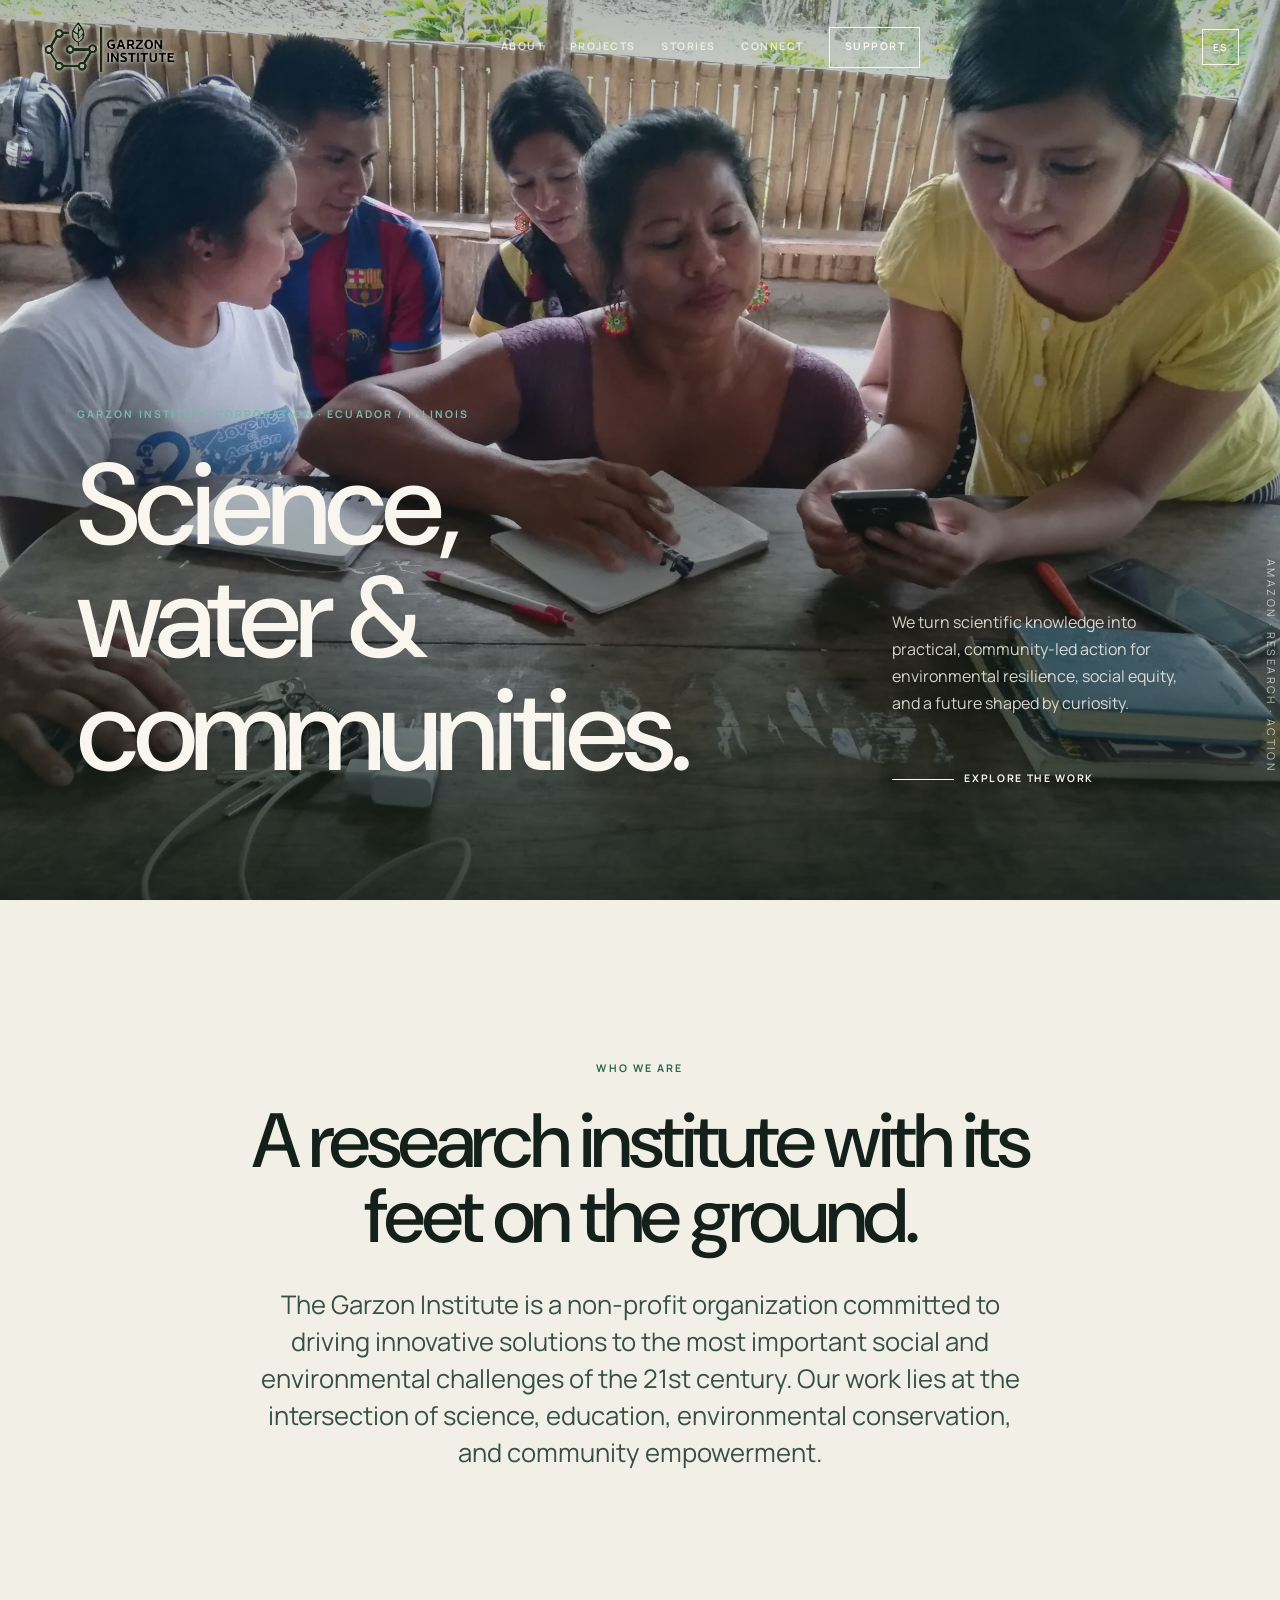
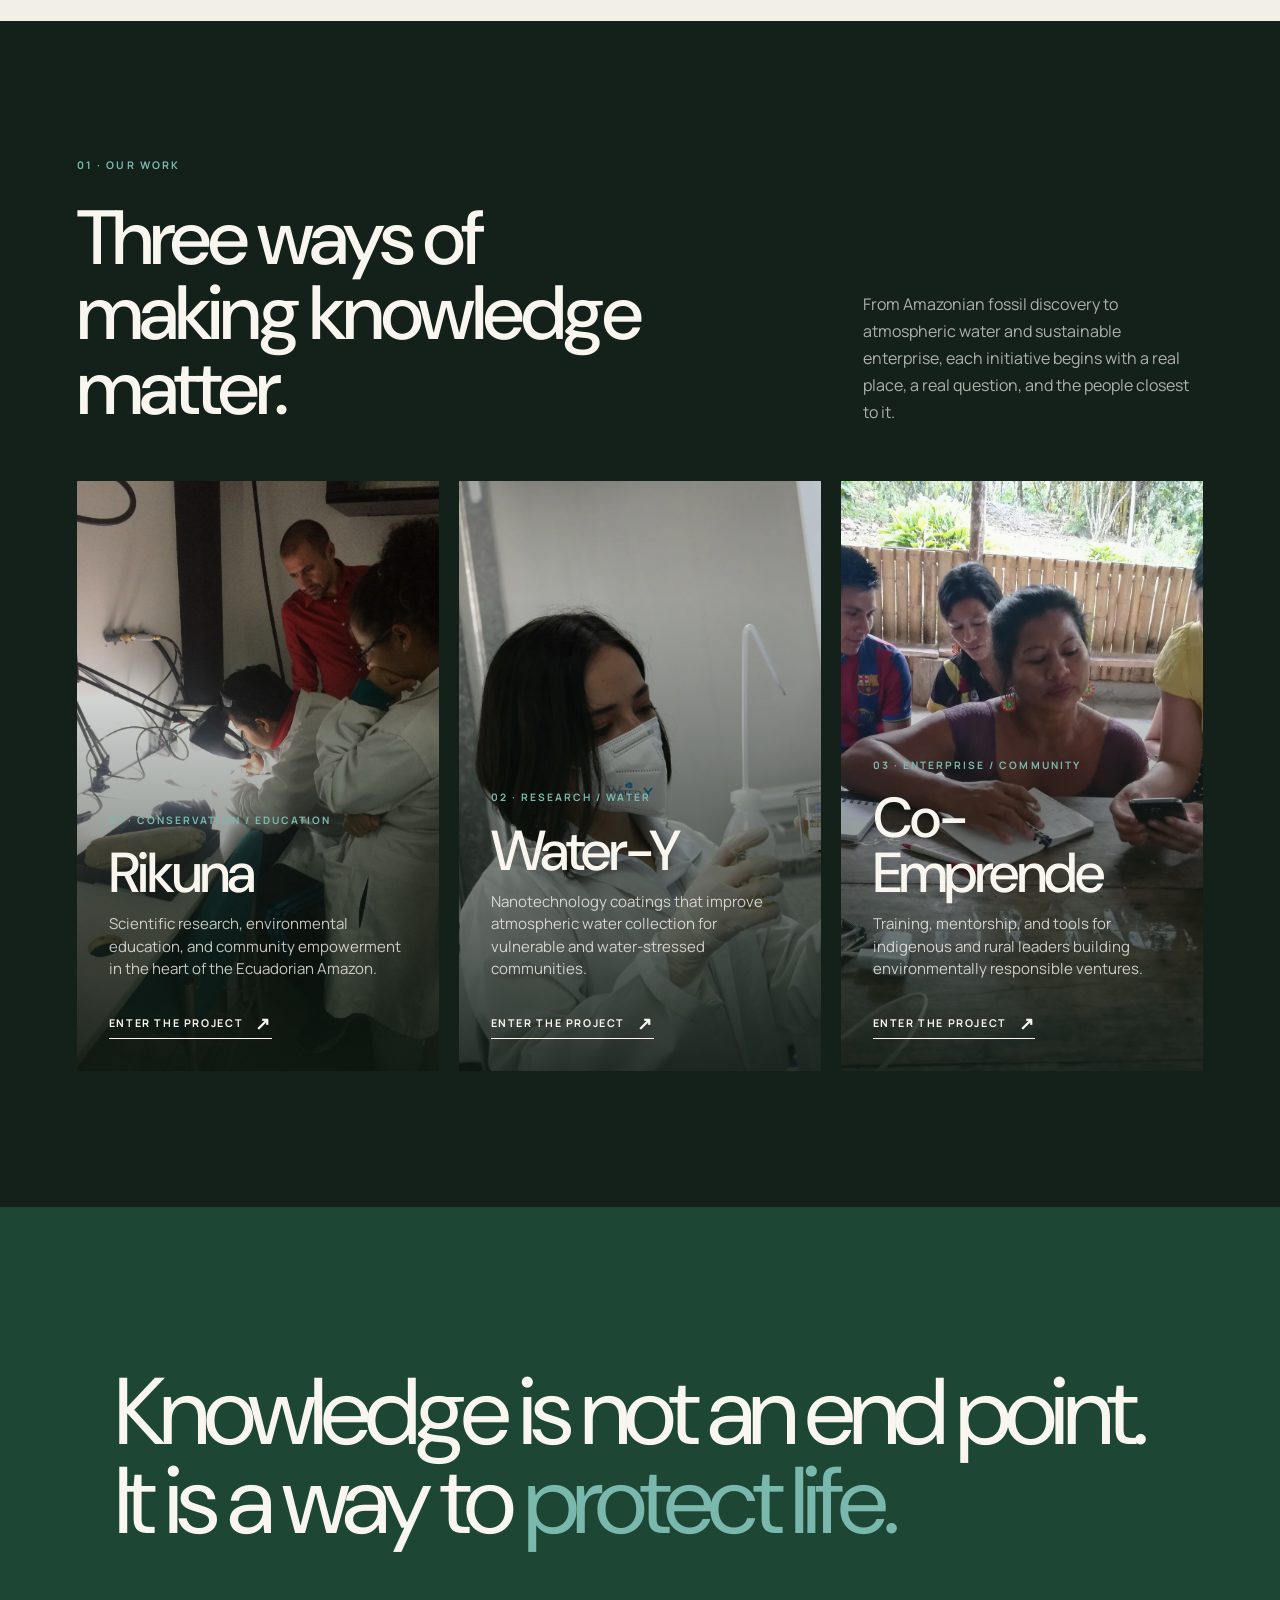
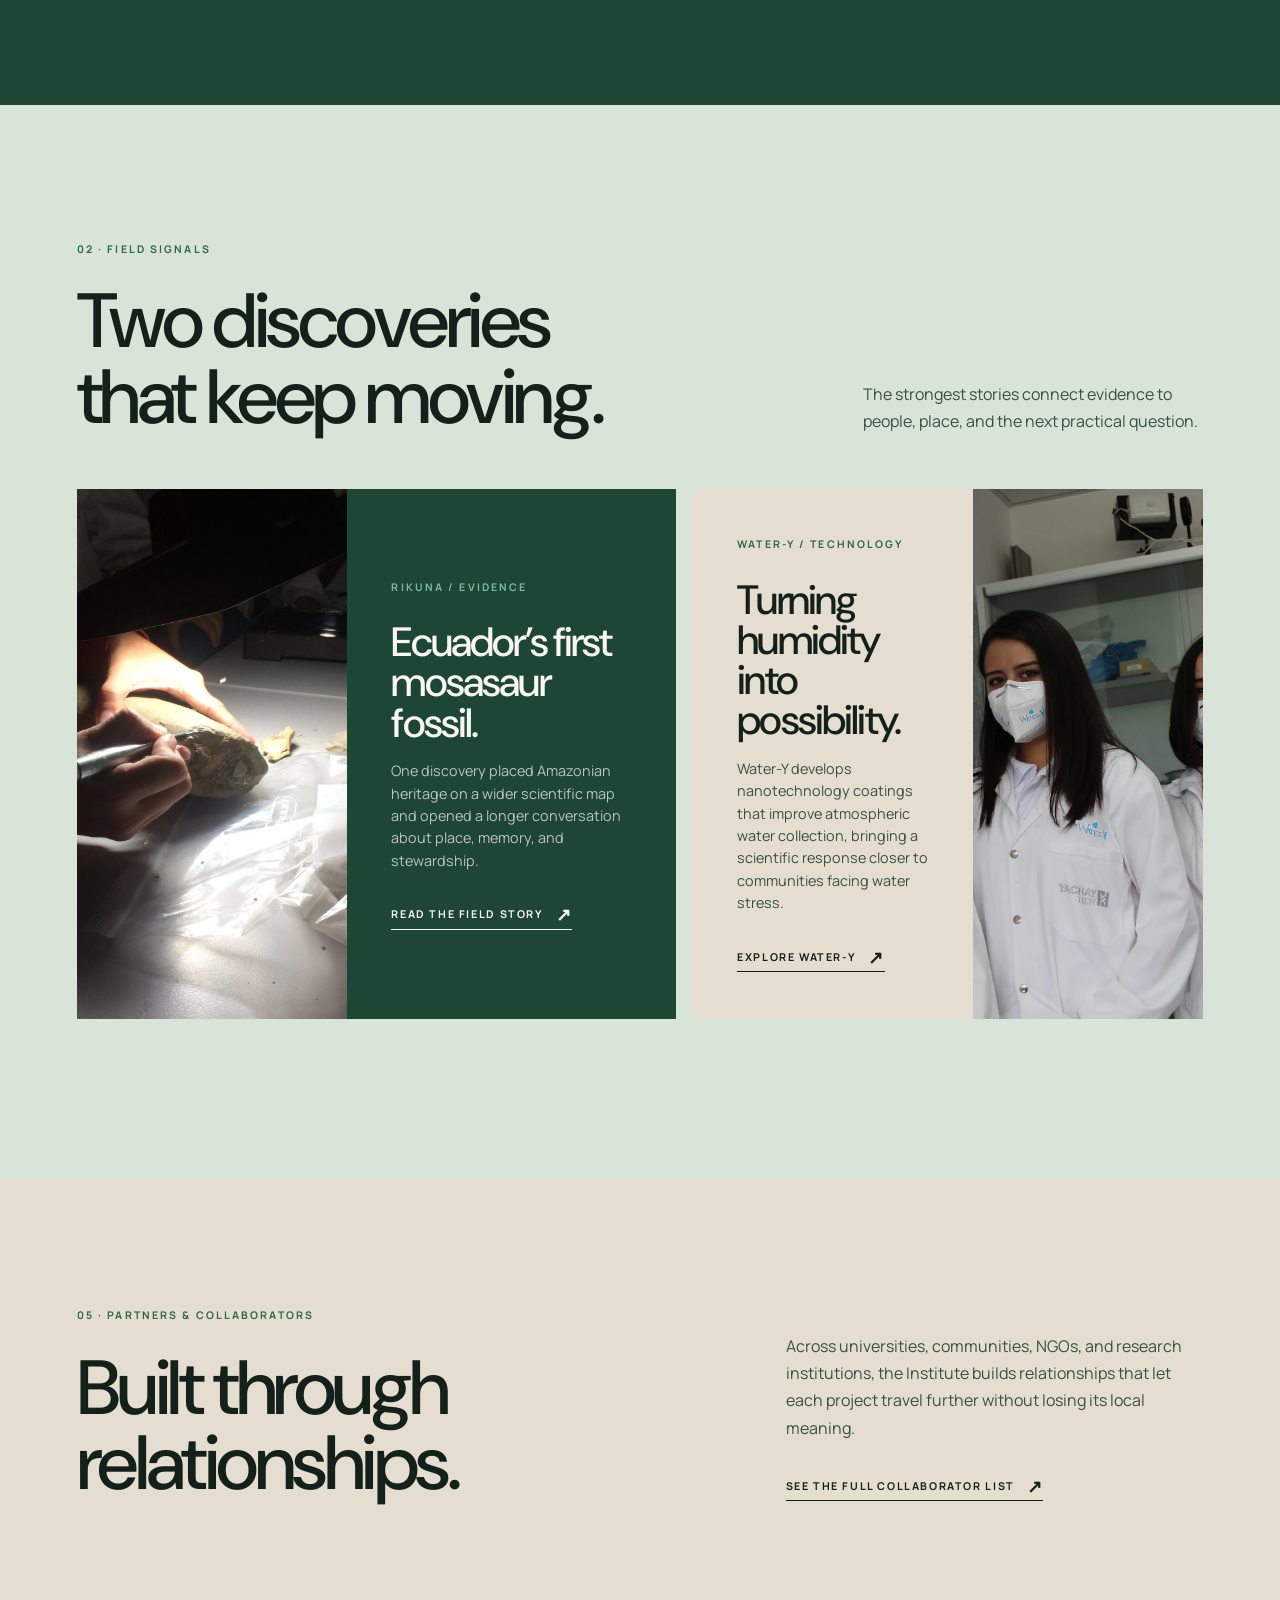
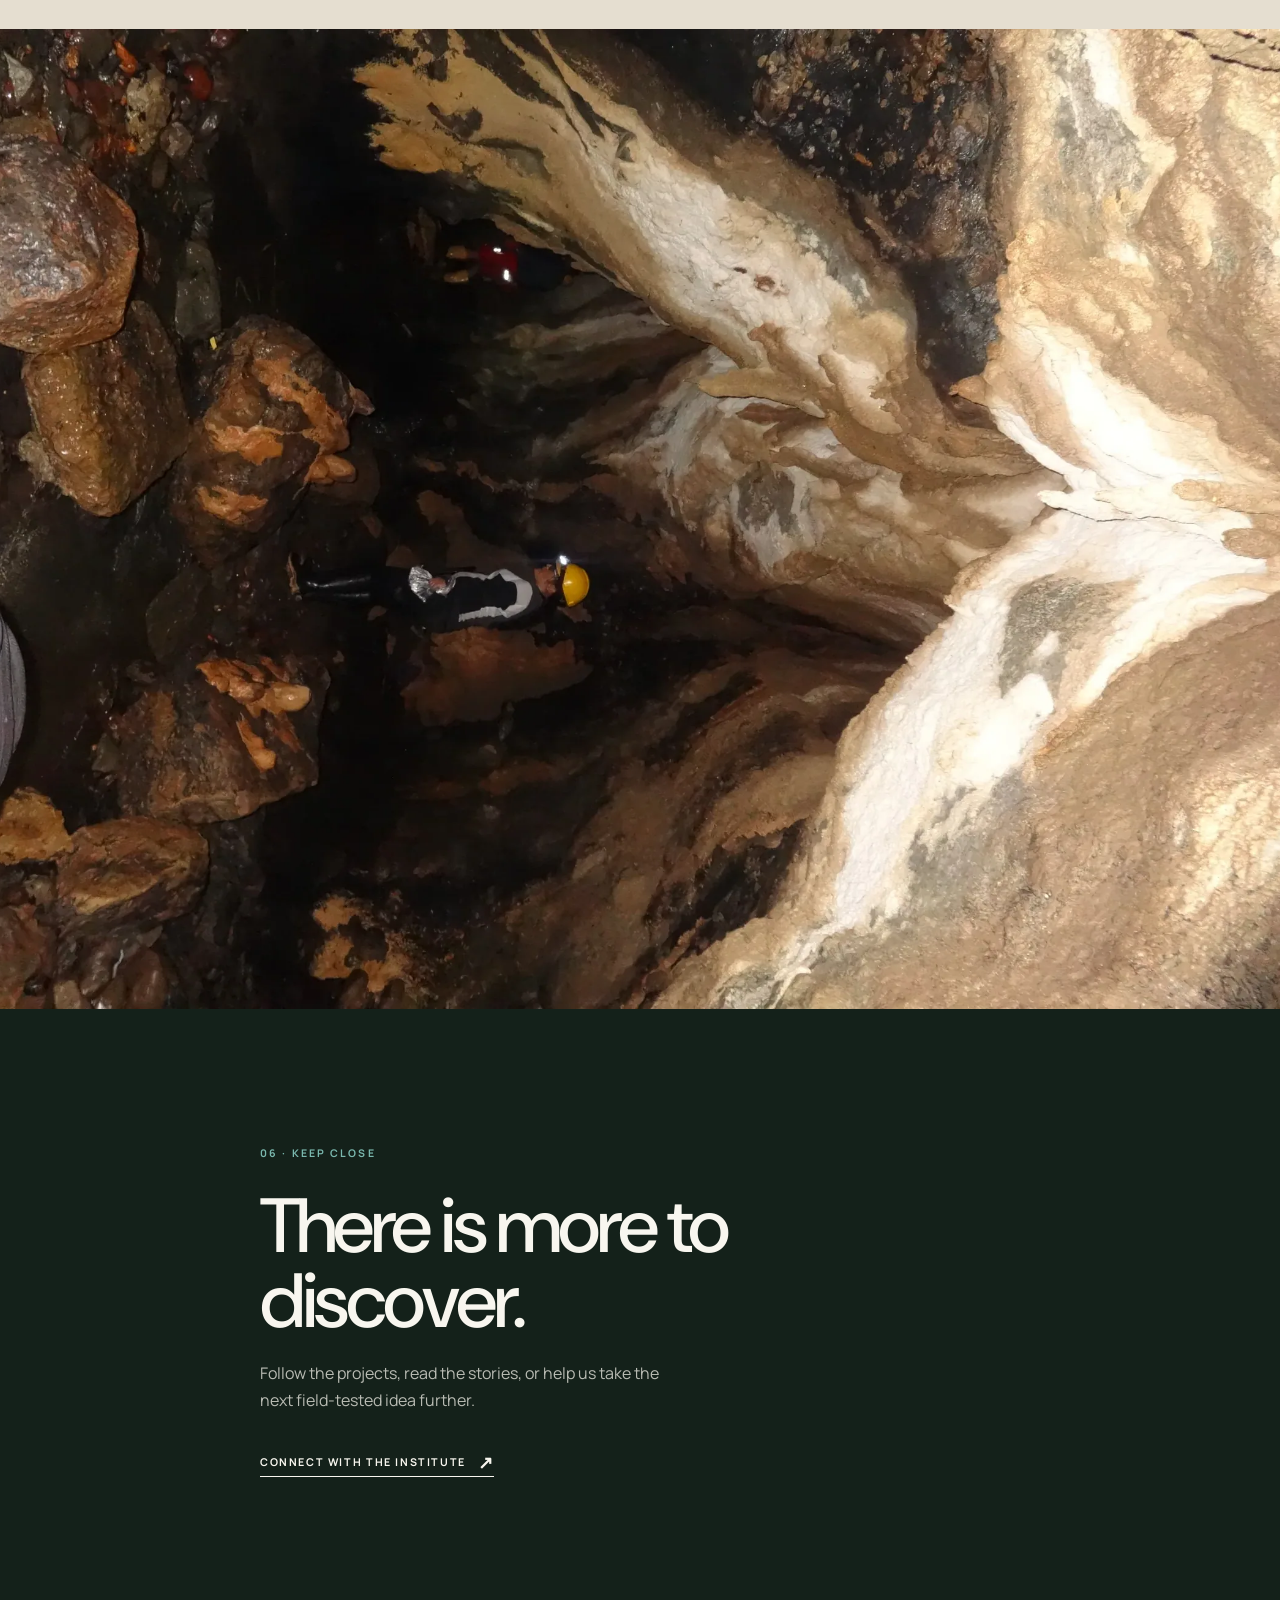
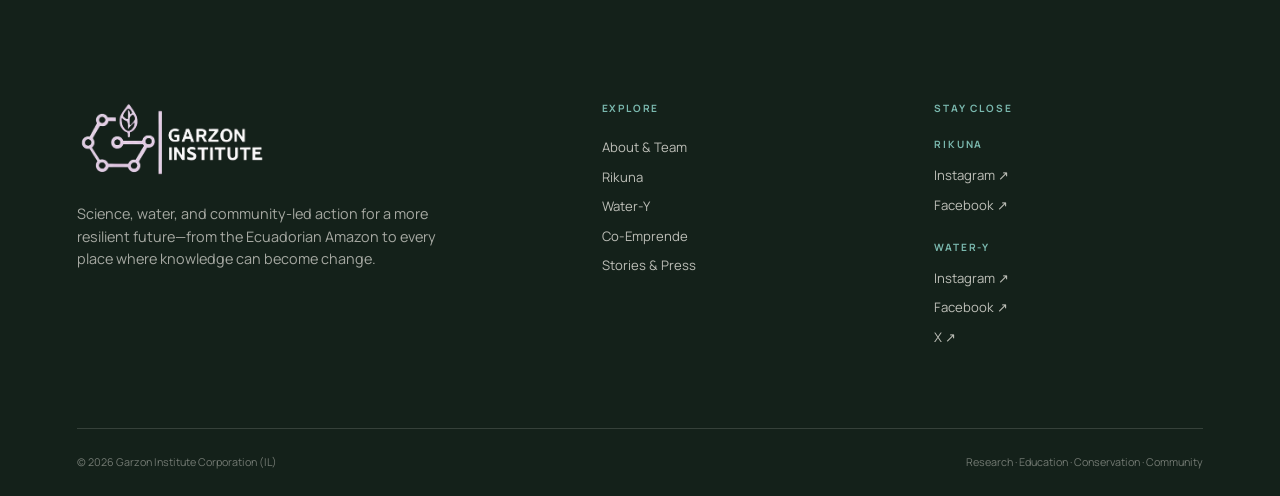
==== commit 35546dbf: "Refine homepage content and institute details" ====
--- a/index.html
+++ b/index.html
@@ -5,7 +5,7 @@
   <meta name="viewport" content="width=device-width, initial-scale=1">
   <meta name="description" content="Garzon Institute connects science, water, conservation, education, and communities across Ecuador and beyond.">
   <title>Garzon Institute — Science, Water &amp; Communities</title>
-  <link rel="stylesheet" href="css/styles.css?v=5">
+  <link rel="stylesheet" href="css/styles.css?v=9">
 </head>
 <body data-page="home">
   <a class="skip-link" href="#main">Skip to content</a>
@@ -81,94 +81,48 @@
       <p class="manifesto__text reveal">Knowledge is not an end point.<br>It is a way to <em>protect life.</em></p>
     </section>
 
-    <section class="section section--mist">
-      <div class="container chapter">
-        <div class="chapter__media reveal">
-          <img src="assets/images/rikuna-lab-1.webp" alt="Water-Y research in a laboratory" loading="lazy">
+    <section class="section section--mist signal-section">
+      <div class="container">
+        <div class="section-head reveal">
+          <div>
+            <div class="eyebrow">02 · Field signals</div>
+            <h2>Two discoveries<br>that keep moving.</h2>
+          </div>
+          <p>The strongest stories connect evidence to people, place, and the next practical question.</p>
         </div>
-        <div class="chapter__copy reveal delay-1">
-          <div class="eyebrow">02 · Our purpose</div>
-          <h2>Purpose-driven science. Human-centered education.</h2>
-          <p>We believe science should not remain confined to laboratories. That is why we bring it to communities, rural areas, the Amazon region, and every place where it can transform lives.</p>
-          <a class="link-arrow" href="about.html">Meet the institute <span>↗</span></a>
+        <div class="signal-grid">
+          <article class="signal signal--fossil reveal">
+            <div class="signal__media"><img src="assets/images/rikuna-amazon-02.webp" alt="Rikuna researchers working with a fossil discovery in the Ecuadorian Amazon" loading="lazy"></div>
+            <div class="signal__copy">
+              <div class="eyebrow">Rikuna / Evidence</div>
+              <h3>Ecuador’s first mosasaur fossil.</h3>
+              <p>One discovery placed Amazonian heritage on a wider scientific map and opened a longer conversation about place, memory, and stewardship.</p>
+              <a class="link-arrow" href="news.html">Read the field story <span>↗</span></a>
+            </div>
+          </article>
+          <article class="signal signal--water reveal delay-1">
+            <div class="signal__copy">
+              <div class="eyebrow">Water-Y / Technology</div>
+              <h3>Turning humidity into possibility.</h3>
+              <p>Water-Y develops nanotechnology coatings that improve atmospheric water collection, bringing a scientific response closer to communities facing water stress.</p>
+              <a class="link-arrow" href="water-y.html">Explore Water-Y <span>↗</span></a>
+            </div>
+            <div class="signal__media"><img src="assets/images/watery-02.webp" alt="Water-Y researchers working together in the laboratory" loading="lazy"></div>
+          </article>
         </div>
       </div>
     </section>
 
-    <section class="impact-editorial">
-      <div class="container impact-editorial__intro reveal">
-        <div>
-          <div class="eyebrow">03 · Impact / evidence</div>
-          <h2>Small signals.<br><em>Long horizons.</em></h2>
+    <section class="section section--paper-deep compact-link-section">
+      <div class="container compact-link">
+        <div class="reveal">
+          <div class="eyebrow">05 · Partners &amp; collaborators</div>
+          <h2>Built through<br>relationships.</h2>
         </div>
-        <p>Our work is measured in discoveries, more capable communities, and solutions that can travel without losing their local meaning.</p>
-      </div>
-      <div class="impact-editorial__stage reveal">
-        <img class="impact-editorial__image" src="assets/images/rikuna-amazon-02.webp" alt="Rikuna researchers working with a fossil discovery in the Ecuadorian Amazon" loading="lazy" data-parallax>
-        <div class="impact-editorial__label">Rikuna · field evidence</div>
-        <article class="impact-editorial__feature">
-          <div class="eyebrow eyebrow--light">A discovery with a place</div>
-          <div class="impact-editorial__feature-number">01</div>
-          <h3>Ecuador’s first mosasaur fossil.</h3>
-          <p>Discovered through the Rikuna expedition and carried into peer-reviewed research, the fossil gives Amazonian heritage a new scientific point of reference.</p>
-        </article>
-      </div>
-      <div class="container impact-editorial__facts reveal">
-        <div class="impact-editorial__aside">
-          <span>Evidence becomes useful when it keeps moving.</span>
-          <a class="link-arrow" href="news.html">Read the stories <span>↗</span></a>
+        <div class="compact-link__copy reveal delay-1">
+          <p>Across universities, communities, NGOs, and research institutions, the Institute builds relationships that let each project travel further without losing its local meaning.</p>
+          <a class="link-arrow" href="about.html#partners">See the full collaborator list <span>↗</span></a>
         </div>
-        <div class="impact-editorial__fact">
-          <strong>2×</strong>
-          <p>Potential improvement in atmospheric water collection through Water-Y’s nanotechnology coating.</p>
-        </div>
-        <div class="impact-editorial__fact">
-          <strong>04</strong>
-          <p>Connected areas of work: research, environmental conservation, inclusive education, and community development.</p>
-        </div>
-      </div>
-    </section>
-
-    <section class="section">
-      <div class="container chapter chapter--reverse chapter--breakout">
-        <div class="chapter__media reveal">
-          <img src="assets/images/coemprende-02.webp" alt="Young people and community members in an Amazonian learning space" loading="lazy">
-        </div>
-        <div class="chapter__copy reveal delay-1">
-          <div class="eyebrow">04 · With communities</div>
-          <h2>Science with communities, not only for communities.</h2>
-          <p>We work alongside Indigenous communities, local leaders, youth, educators, and collaborators to design solutions that respect knowledge, place, and lived experience.</p>
-        </div>
-      </div>
-    </section>
-
-    <section class="section section--forest">
-      <div class="container">
-        <div class="quote reveal">
-          <p>“We build a world where science drives social justice and environmental resilience.”</p>
-          <cite>Garzon Institute</cite>
-        </div>
-      </div>
-    </section>
-
-    <section class="section section--paper-deep">
-      <div class="container">
-        <div class="section-head reveal">
-          <div>
-            <div class="eyebrow">05 · In collaboration</div>
-            <h2>The work is<br>never solitary.</h2>
-          </div>
-          <p>Our partners include universities, NGOs, research institutions, government programs, and global communities who share a vision for sustainable development.</p>
-        </div>
-        <div class="partner-list reveal">
-          <div class="partner"><strong>Yachay Tech University</strong><span>Scientific coordination, fossil research, and technical development.</span></div>
-          <div class="partner"><strong>Centro Kichwa Tamia Yura</strong><span>Community host and local leadership in conservation and tourism.</span></div>
-          <div class="partner"><strong>University of Illinois</strong><span>Outreach, digital inclusion, and science dissemination.</span></div>
-          <div class="partner"><strong>Hult Prize Foundation</strong><span>Accelerator support during the 2021 Global Finals.</span></div>
-          <div class="partner"><strong>MIT Innovators Under 35 LATAM</strong><span>Recognition of Water-Y’s innovation potential.</span></div>
-          <div class="partner"><strong>U.S. Department of State</strong><span>SUSI Alumni Program support for Co-Emprende.</span></div>
-        </div>
-        <a class="link-arrow" href="about.html#partners" style="margin-top:2.3rem">See our collaborators <span>↗</span></a>
       </div>
     </section>
 
@@ -176,23 +130,18 @@
       <img src="assets/images/rikuna-amazon-04.webp" alt="Inside a cave in the Ecuadorian Amazon" loading="lazy">
     </section>
 
-    <section class="section section--dark">
-      <div class="container chapter">
-        <div class="chapter__copy reveal">
-          <div class="eyebrow eyebrow--light">06 · Keep close</div>
-          <h2>There is more to discover.</h2>
-          <p>Follow the projects, read the stories, or help us take the next field-tested idea further.</p>
-          <a class="link-arrow" href="connect.html">Connect with the institute <span>↗</span></a>
-        </div>
-        <div class="chapter__media reveal delay-1">
-          <img src="assets/images/watery-03.webp" alt="Water-Y team members together" loading="lazy">
-        </div>
+    <section class="section section--dark closing-section">
+      <div class="container closing-section__inner reveal">
+        <div class="eyebrow eyebrow--light">06 · Keep close</div>
+        <h2>There is more to discover.</h2>
+        <p>Follow the projects, read the stories, or help us take the next field-tested idea further.</p>
+        <a class="link-arrow" href="connect.html">Connect with the institute <span>↗</span></a>
       </div>
     </section>
   </main>
 
   <div data-site-footer></div>
-  <script src="js/i18n.js?v=6"></script>
-  <script src="js/site.js?v=6"></script>
+  <script src="js/i18n.js?v=9"></script>
+  <script src="js/site.js?v=8"></script>
 </body>
 </html>
--- a/css/styles.css
+++ b/css/styles.css
@@ -65,8 +65,11 @@
   border-bottom: 1px solid var(--line);
 }
 .header-inner { max-width: 1440px; margin: 0 auto; display: flex; align-items: center; justify-content: space-between; gap: 2rem; }
-.brand-lockup { display: block; width: 178px; height: 56px; overflow: hidden; flex: 0 0 auto; background: var(--white); }
-.brand-lockup img, .footer-logo { width: 100%; height: 100%; object-fit: cover; object-position: center; }
+.brand-lockup { display: block; width: 178px; height: 56px; overflow: hidden; flex: 0 0 auto; background: transparent; }
+.brand-lockup img, .footer-logo { width: 100%; height: 100%; object-fit: contain; object-position: left center; }
+.brand-lockup img { filter: drop-shadow(0 0 2px rgba(248,246,239,.95)) drop-shadow(0 2px 8px rgba(0,0,0,.2)); }
+.footer-logo { filter: invert(1); }
+.site-header.scrolled .brand-lockup img, .site-header.solid .brand-lockup img { filter: none; mix-blend-mode: multiply; }
 .header-links { display: flex; align-items: center; gap: 1.6rem; font-size: .66rem; font-weight: 700; letter-spacing: .14em; text-transform: uppercase; }
 .header-links a { opacity: .8; transition: opacity .25s ease; }
 .header-links a:hover, .header-links a[aria-current='page'] { opacity: 1; }
@@ -127,25 +130,26 @@
 .manifesto__text em { color: var(--water); font-style: normal; }
 
 /* Editorial pacing: one image-led moment instead of a row of report cards. */
-.impact-editorial { position: relative; overflow: hidden; padding: 9.5rem 0 10rem; background: var(--paper-deep); }
-.impact-editorial__intro { display: grid; grid-template-columns: minmax(0, 1fr) minmax(260px, .48fr); gap: 8vw; align-items: end; margin-bottom: 5rem; }
-.impact-editorial__intro h2 em { color: var(--forest-2); font-style: normal; }
-.impact-editorial__intro p { max-width: 340px; margin: 0; color: var(--ink-soft); }
-.impact-editorial__stage { position: relative; width: min(1100px, 88vw); min-height: clamp(500px, 58vw, 760px); margin: 0 auto; }
-.impact-editorial__image { position: absolute; inset: 0 0 0 12%; width: 88%; height: 100%; object-fit: cover; filter: saturate(.86); }
-.impact-editorial__stage::after { content: ''; position: absolute; inset: 0 0 0 12%; background: linear-gradient(180deg, rgba(12,24,16,.02) 25%, rgba(12,24,16,.24) 100%); pointer-events: none; }
-.impact-editorial__label { position: absolute; right: 1.5rem; top: 1.4rem; z-index: 1; color: var(--white); font-size: .64rem; font-weight: 700; letter-spacing: .16em; text-transform: uppercase; writing-mode: vertical-rl; }
-.impact-editorial__feature { position: absolute; left: 0; bottom: -2.5rem; z-index: 2; width: min(430px, 43%); padding: 2.3rem 2.5rem 2.6rem; background: var(--forest); color: var(--white); }
-.impact-editorial__feature .eyebrow { margin-bottom: 1.3rem; }
-.impact-editorial__feature-number { margin-bottom: .7rem; color: var(--water); font-family: var(--serif); font-size: 3rem; line-height: .8; letter-spacing: -.06em; }
-.impact-editorial__feature h3 { max-width: 360px; margin-bottom: 1.1rem; font-size: clamp(2rem, 3.4vw, 3.8rem); }
-.impact-editorial__feature p { max-width: 340px; margin: 0; color: rgba(248,246,239,.72); font-size: .88rem; line-height: 1.55; }
-.impact-editorial__facts { display: grid; grid-template-columns: minmax(180px, .7fr) repeat(2, minmax(0, 1fr)); gap: 5vw; align-items: start; margin-top: 8rem; }
-.impact-editorial__aside { padding-top: .35rem; color: var(--ink-soft); font-size: .68rem; font-weight: 700; letter-spacing: .16em; line-height: 1.55; text-transform: uppercase; }
-.impact-editorial__aside span { display: block; max-width: 150px; margin-bottom: 1.3rem; }
-.impact-editorial__fact { padding-top: .15rem; }
-.impact-editorial__fact strong { display: block; margin-bottom: .8rem; color: var(--forest-2); font-family: var(--serif); font-size: clamp(4.5rem, 8vw, 8rem); font-weight: 500; line-height: .72; letter-spacing: -.08em; }
-.impact-editorial__fact p { max-width: 250px; margin: 0; color: var(--ink-soft); font-size: .82rem; line-height: 1.55; }
+.signal-section { padding-bottom: 10rem; }
+.signal-grid { display: grid; grid-template-columns: minmax(0, 1.08fr) minmax(0, .92fr); gap: 1rem; }
+.signal { display: grid; min-height: 530px; overflow: hidden; }
+.signal--fossil { grid-template-columns: minmax(0, .9fr) minmax(0, 1.1fr); background: var(--forest); color: var(--white); }
+.signal--water { grid-template-columns: minmax(0, 1.1fr) minmax(0, .9fr); background: var(--paper-deep); color: var(--ink); }
+.signal__media { min-height: 530px; overflow: hidden; }
+.signal__media img { width: 100%; height: 100%; object-fit: cover; transition: transform 1s cubic-bezier(.2,.7,.2,1); }
+.signal:hover .signal__media img { transform: scale(1.035); }
+.signal__copy { align-self: center; padding: clamp(1.6rem, 3.5vw, 3.4rem); }
+.signal__copy h3 { margin: .9rem 0 1.1rem; font-size: clamp(2rem, 3.2vw, 3.6rem); }
+.signal__copy p { max-width: 340px; margin-bottom: 1.7rem; color: var(--ink-soft); font-size: .9rem; line-height: 1.55; }
+.signal--fossil .signal__copy p { color: rgba(248,246,239,.72); }
+.signal--fossil .eyebrow { color: var(--water); }
+.signal--water .eyebrow { color: var(--forest-2); }
+.compact-link-section { padding: 8rem 0; }
+.compact-link { display: grid; grid-template-columns: minmax(0, .9fr) minmax(260px, .62fr); gap: 8vw; align-items: end; }
+.compact-link__copy p { max-width: 460px; margin: 0 0 1.8rem; color: var(--ink-soft); }
+.closing-section__inner { max-width: 760px; }
+.closing-section__inner h2 { max-width: 620px; margin: 1.1rem 0 1.3rem; }
+.closing-section__inner p { max-width: 420px; margin-bottom: 2rem; color: rgba(248,246,239,.72); }
 
 .project-rail { display: grid; grid-template-columns: repeat(3, minmax(0,1fr)); gap: 1.2rem; }
 .project-panel { position: relative; min-height: 590px; overflow: hidden; background: var(--forest); color: var(--white); }
@@ -165,7 +169,6 @@
 .chapter { display: grid; grid-template-columns: minmax(0, 1.1fr) minmax(300px, .68fr); align-items: center; gap: 9vw; }
 .chapter--reverse { grid-template-columns: minmax(300px, .68fr) minmax(0, 1.1fr); }
 .chapter--reverse .chapter__media { order: 2; }
-.chapter--breakout .chapter__media { width: calc(100% + 10vw); margin-right: -10vw; }
 .chapter__media { position: relative; min-height: 520px; overflow: hidden; }
 .chapter__media img, .chapter__media video { width: 100%; height: 100%; min-height: 520px; object-fit: cover; }
 .chapter__copy { max-width: 470px; }
@@ -237,16 +240,20 @@
 .contact-block p { max-width: 380px; color: var(--ink-soft); }
 .contact-block--accent p { color: rgba(248,246,239,.72); }
 .contact-block .link-arrow { margin-top: 1rem; }
-.social-list { display: flex; flex-wrap: wrap; gap: .8rem 1.4rem; margin-top: 1.8rem; }
+.social-list { display: grid; grid-template-columns: repeat(2, minmax(0, 1fr)); gap: 2rem; margin-top: 1.8rem; }
+.social-list__group { display: grid; gap: .55rem; }
+.social-list__group .eyebrow { margin-bottom: .35rem; color: var(--forest-2); }
 .social-list a { font-size: .68rem; font-weight: 700; letter-spacing: .1em; text-transform: uppercase; }
 
 .footer { padding: 5.4rem 0 1.5rem; background: var(--ink); color: var(--white); }
-.footer-logo-link { display: block; width: min(250px, 70vw); height: 78px; margin-bottom: 1.6rem; overflow: hidden; background: var(--white); }
+.footer-logo-link { display: block; width: min(250px, 70vw); height: 78px; margin-bottom: 1.6rem; overflow: hidden; background: transparent; }
 .footer-logo { opacity: .98; }
 .footer__top { display: grid; grid-template-columns: 1.2fr .7fr .7fr; gap: 4rem; padding-bottom: 5rem; }
 .footer__mission { max-width: 360px; color: rgba(248,246,239,.64); font-size: .9rem; line-height: 1.55; }
 .footer__heading { margin-bottom: 1.2rem; color: var(--water); font-size: .63rem; font-weight: 700; letter-spacing: .18em; text-transform: uppercase; }
 .footer__links { display: grid; gap: .45rem; font-size: .82rem; }
+.footer__social-groups { display: grid; gap: 1.4rem; }
+.footer__social-groups .footer__heading { margin-bottom: .7rem; }
 .footer__links a { color: rgba(248,246,239,.74); transition: color .2s ease; }
 .footer__links a:hover { color: var(--white); }
 .footer__bottom { display: flex; justify-content: space-between; gap: 1rem; padding-top: 1.5rem; border-top: 1px solid rgba(248,246,239,.15); color: rgba(248,246,239,.42); font-size: .67rem; }
@@ -264,13 +271,10 @@
   .hero__intro { margin-top: 2rem; }
   .hero__monogram { display: none; }
   .section, .page-intro, .manifesto { padding: 6.5rem 0; }
-  .impact-editorial { padding: 6.8rem 0 7.5rem; }
-  .impact-editorial__intro { display: block; margin-bottom: 3.5rem; }
-  .impact-editorial__intro p { margin-top: 1.4rem; }
-  .impact-editorial__stage { min-height: 580px; }
-  .impact-editorial__image, .impact-editorial__stage::after { left: 0; width: 100%; }
-  .impact-editorial__feature { left: 5vw; width: min(430px, 70%); }
-  .impact-editorial__facts { gap: 2rem; margin-top: 6rem; }
+  .signal-grid { grid-template-columns: 1fr; }
+  .signal { min-height: 460px; }
+  .signal__media { min-height: 460px; }
+  .compact-link { grid-template-columns: 1fr; gap: 2.5rem; }
   .project-rail { display: flex; overflow-x: auto; scroll-snap-type: x mandatory; padding-bottom: .8rem; margin-right: -6vw; }
   .project-panel { flex: 0 0 min(76vw, 520px); min-height: 520px; scroll-snap-align: start; }
   .chapter, .chapter--reverse, .people-intro { grid-template-columns: 1fr; gap: 3rem; }
@@ -299,13 +303,11 @@
   .section-head { display: block; }
   .section-head p { margin-top: 1.2rem; }
   .project-panel { flex-basis: 84vw; min-height: 500px; }
-  .impact-editorial__stage { min-height: 590px; }
-  .impact-editorial__feature { left: 0; bottom: -1.5rem; width: 84%; padding: 1.8rem 1.6rem 2rem; }
-  .impact-editorial__label { right: .9rem; top: .9rem; }
-  .impact-editorial__facts { display: block; margin-top: 4.5rem; }
-  .impact-editorial__aside { margin-bottom: 3rem; }
-  .impact-editorial__fact + .impact-editorial__fact { margin-top: 3rem; }
-  .chapter--breakout .chapter__media { width: 100%; margin-right: 0; }
+  .signal { grid-template-columns: 1fr; min-height: 0; }
+  .signal--water .signal__media { order: initial; }
+  .signal__media { min-height: 320px; }
+  .signal__copy { padding: 2rem 1.5rem 2.4rem; }
+  .social-list { grid-template-columns: 1fr; }
   .chapter__media, .chapter__media img, .chapter__media video { min-height: 330px; }
   .image-bleed--tall { height: 540px; }
   .gallery { display: flex; flex-wrap: wrap; }
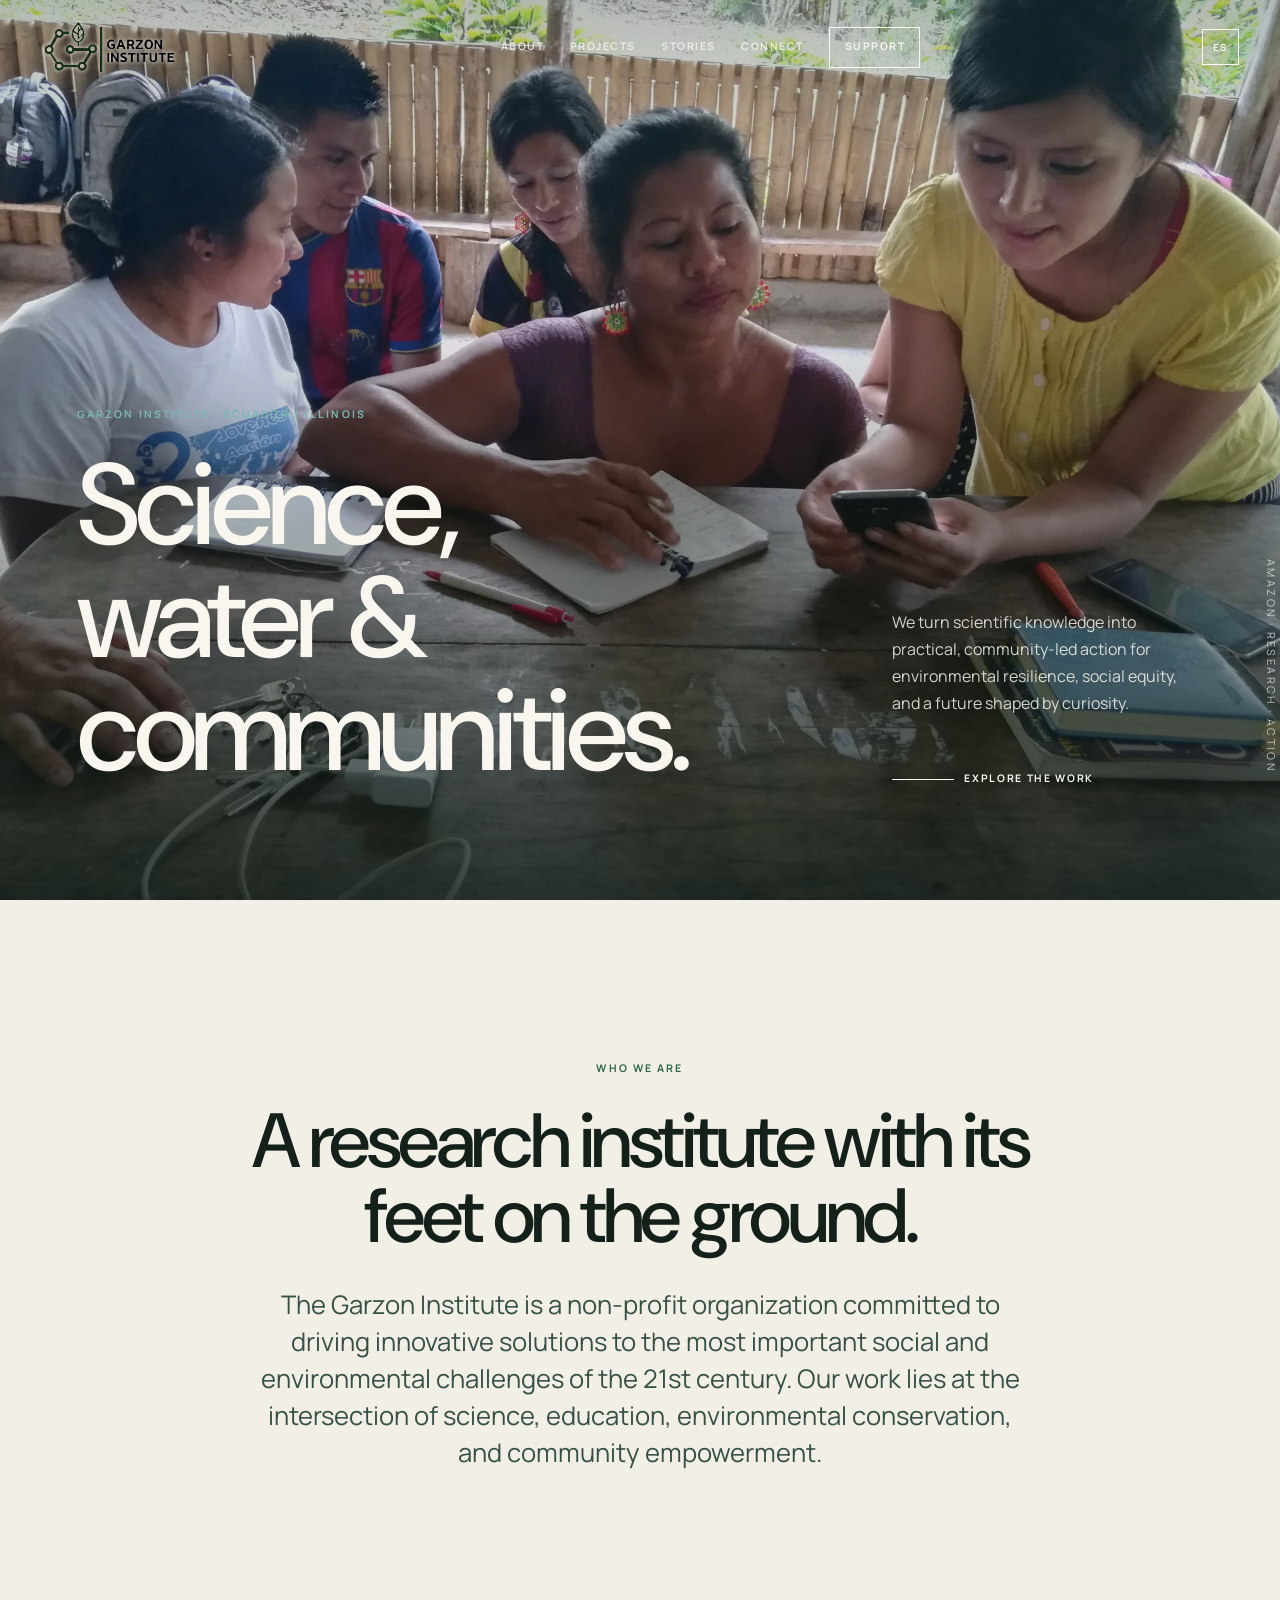
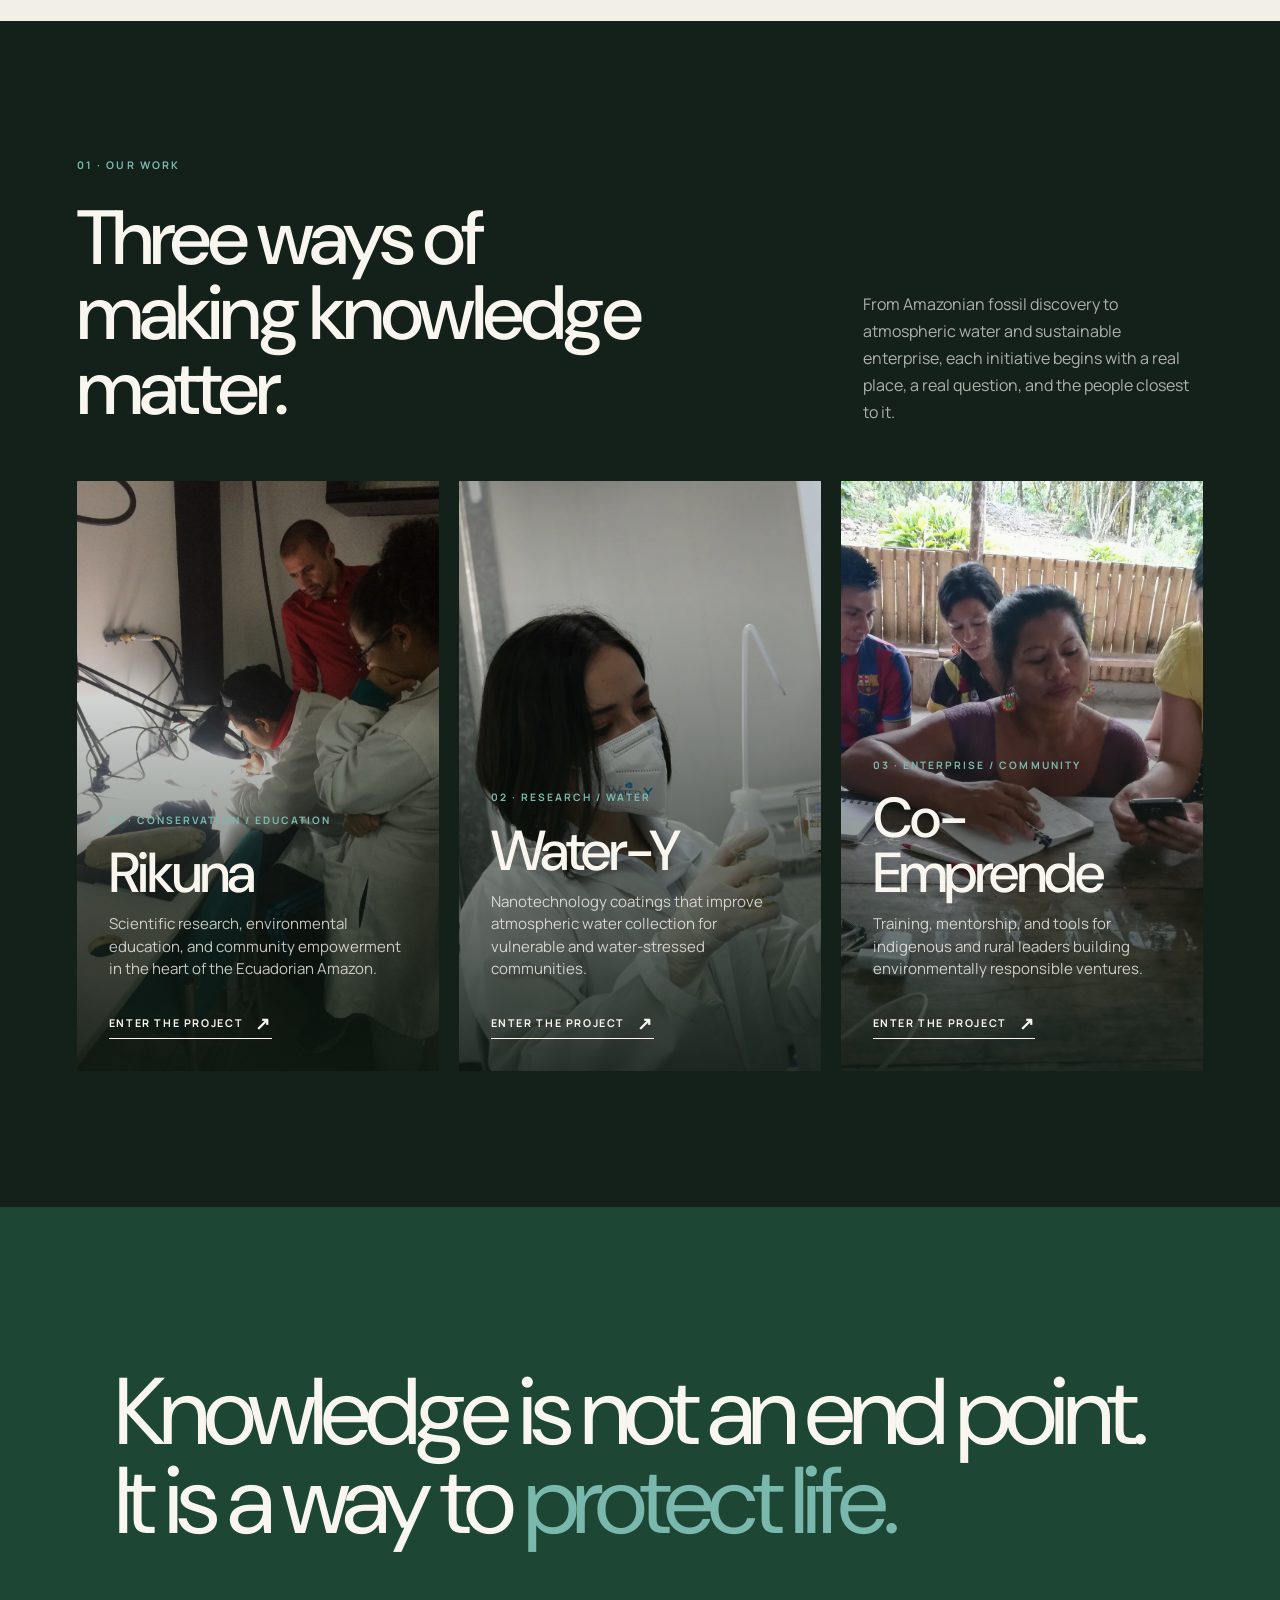
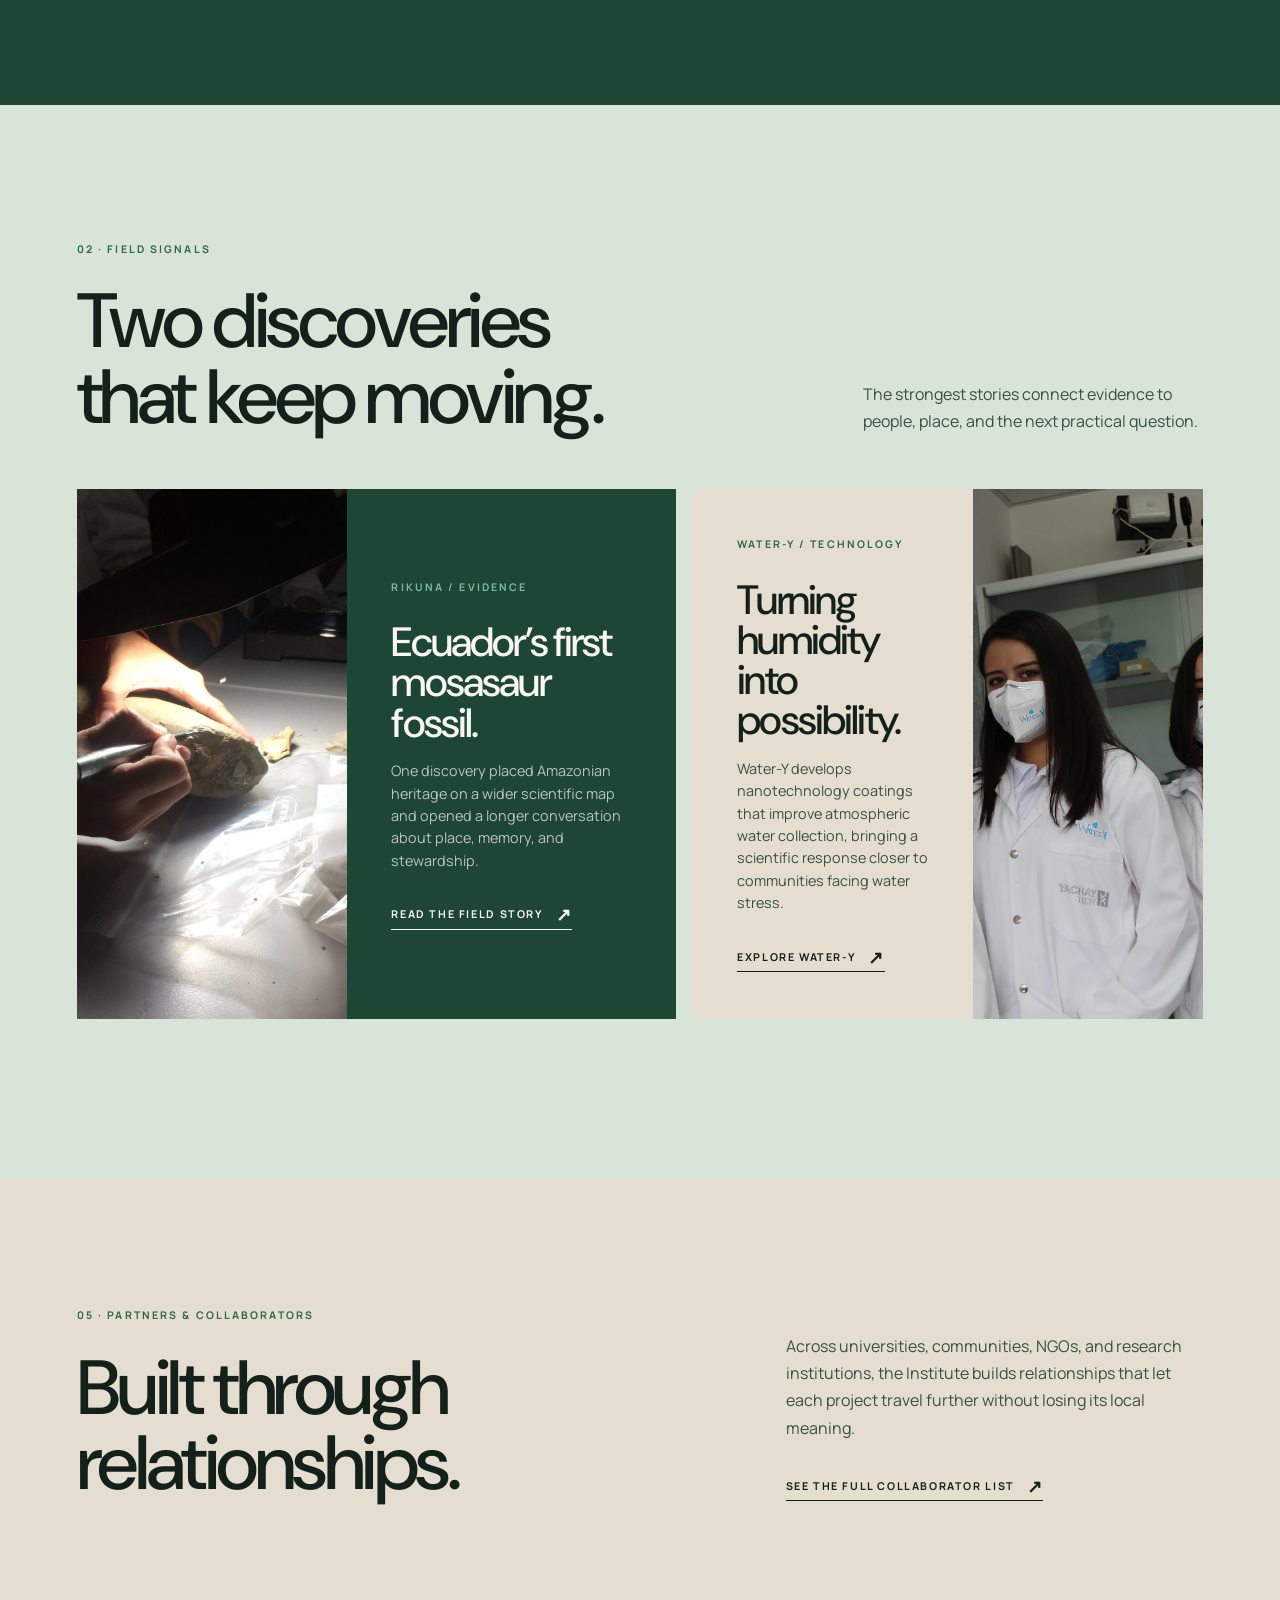
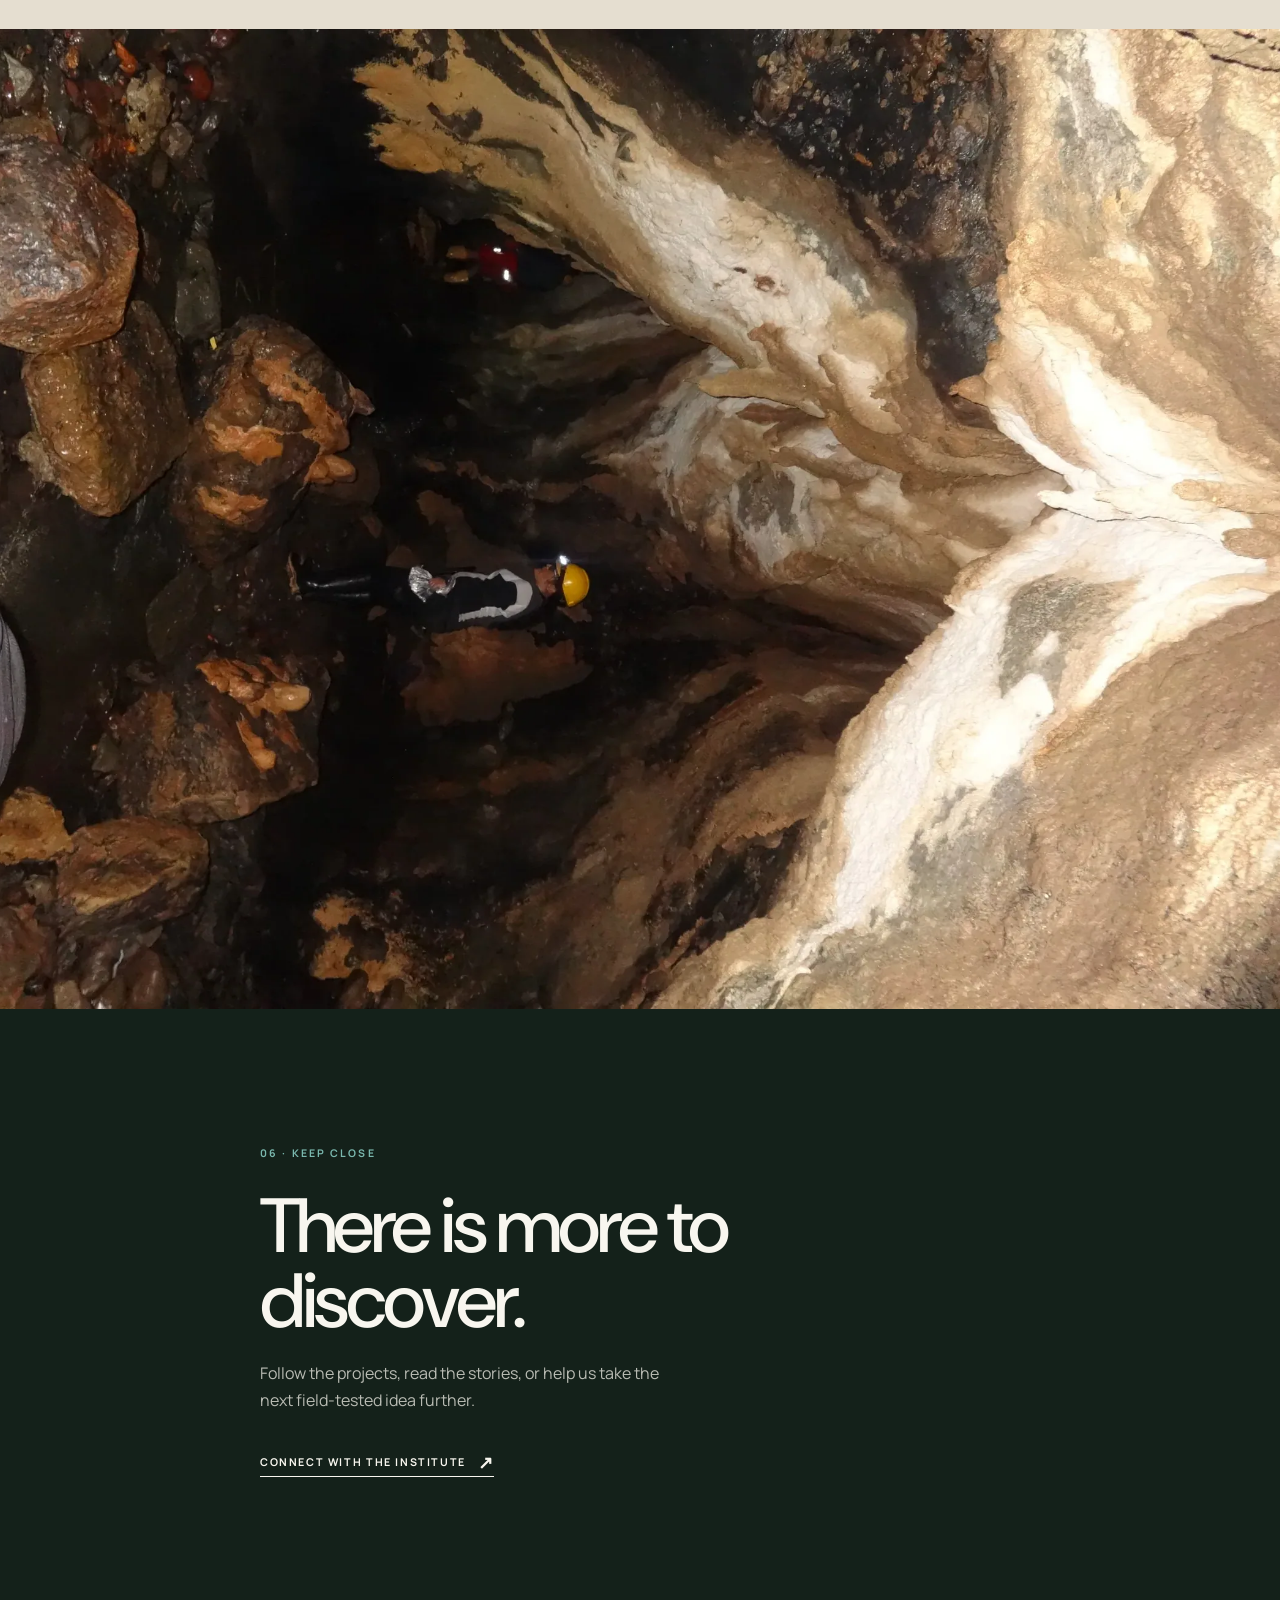
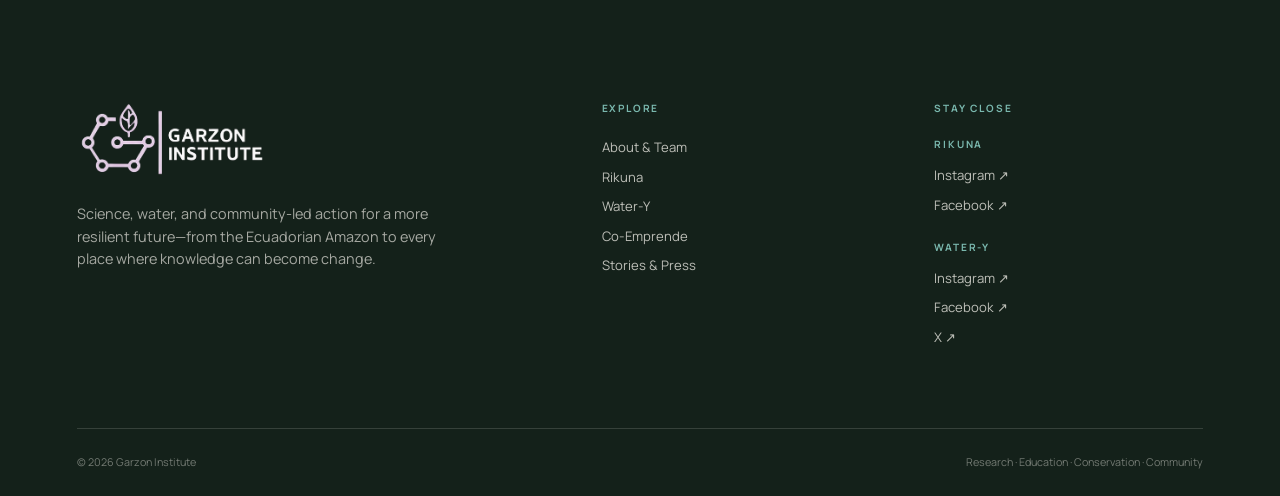
==== commit ea60a853: "Use Garzon Institute as public name" ====
--- a/index.html
+++ b/index.html
@@ -17,7 +17,7 @@
       <div class="hero__veil"></div>
       <div class="container hero__content hero__content--split">
         <div>
-          <div class="hero__kicker reveal">Garzon Institute Corporation · Ecuador / Illinois</div>
+          <div class="hero__kicker reveal">Garzon Institute · Ecuador / Illinois</div>
           <h1 class="hero__title reveal delay-1">Science,<br>water &amp;<br>communities.</h1>
         </div>
         <div class="reveal delay-2">
@@ -141,7 +141,7 @@
   </main>
 
   <div data-site-footer></div>
-  <script src="js/i18n.js?v=9"></script>
-  <script src="js/site.js?v=8"></script>
+  <script src="js/i18n.js?v=10"></script>
+  <script src="js/site.js?v=9"></script>
 </body>
 </html>
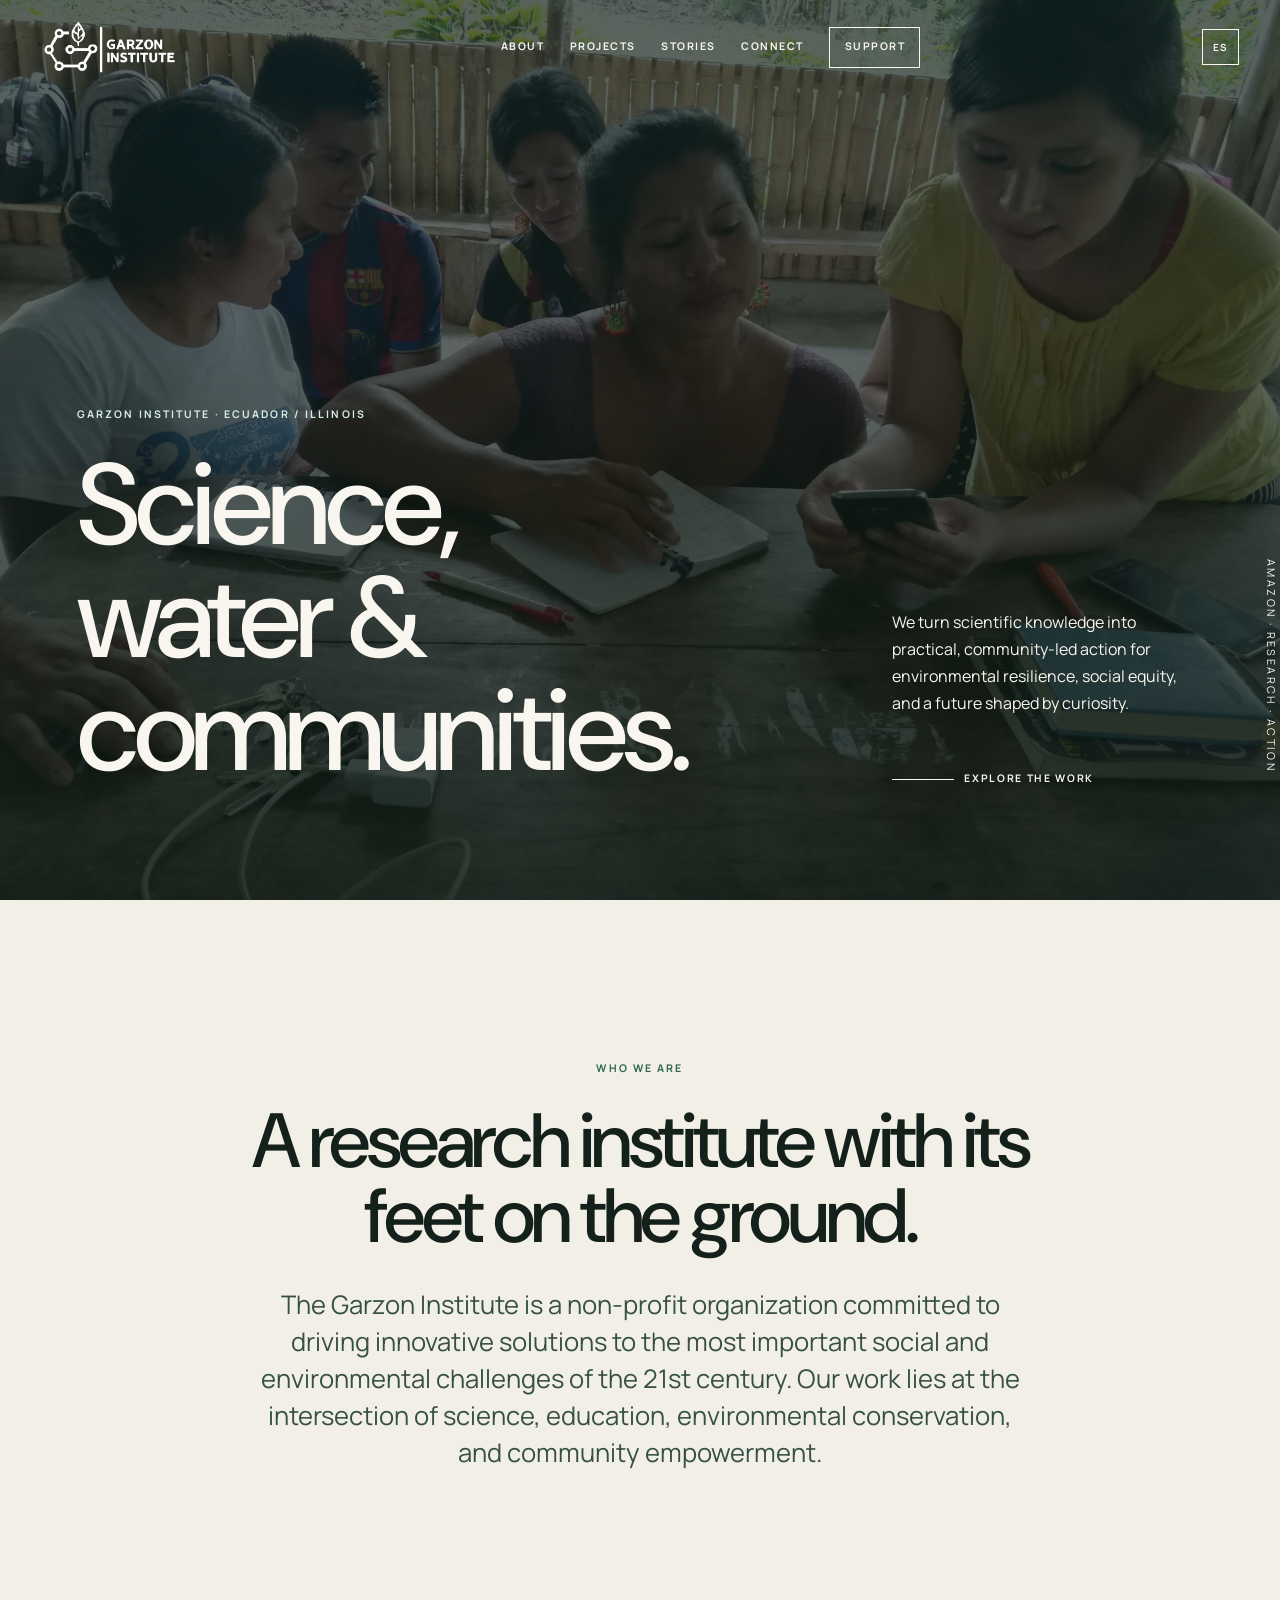
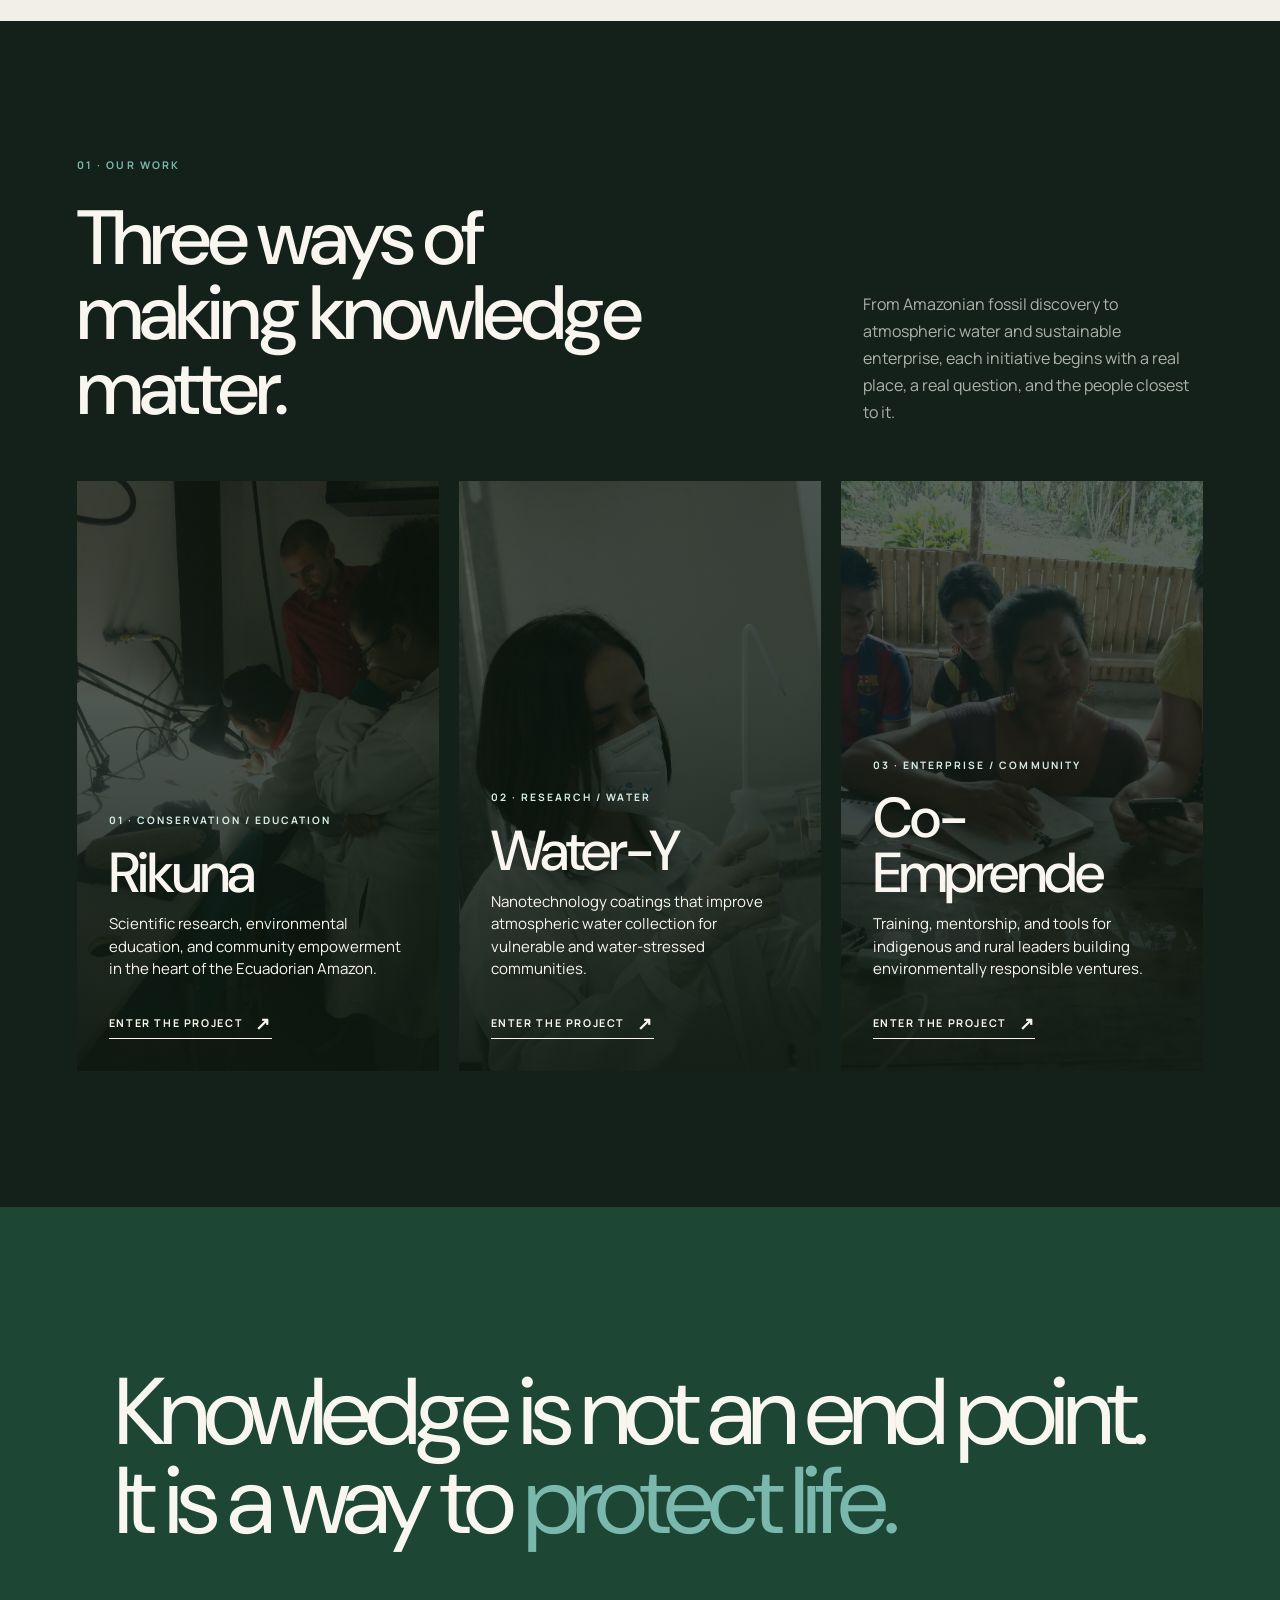
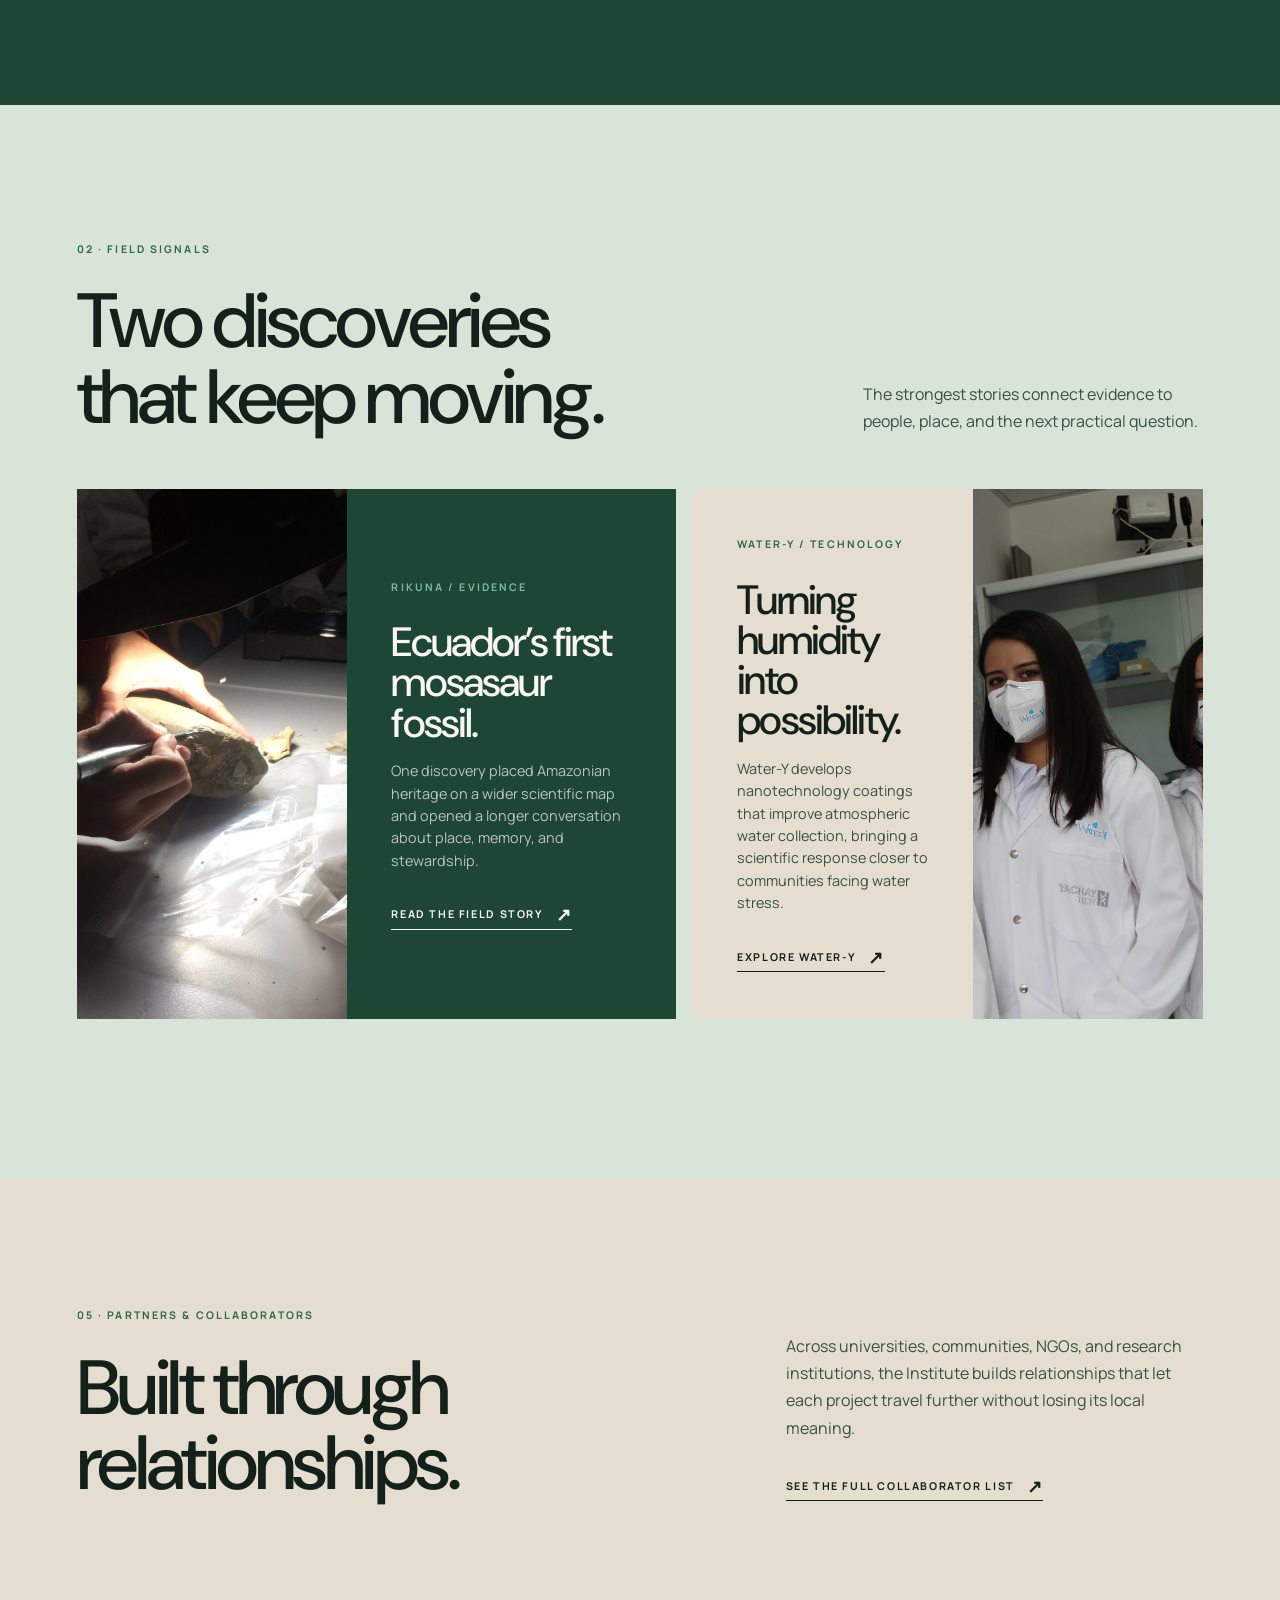
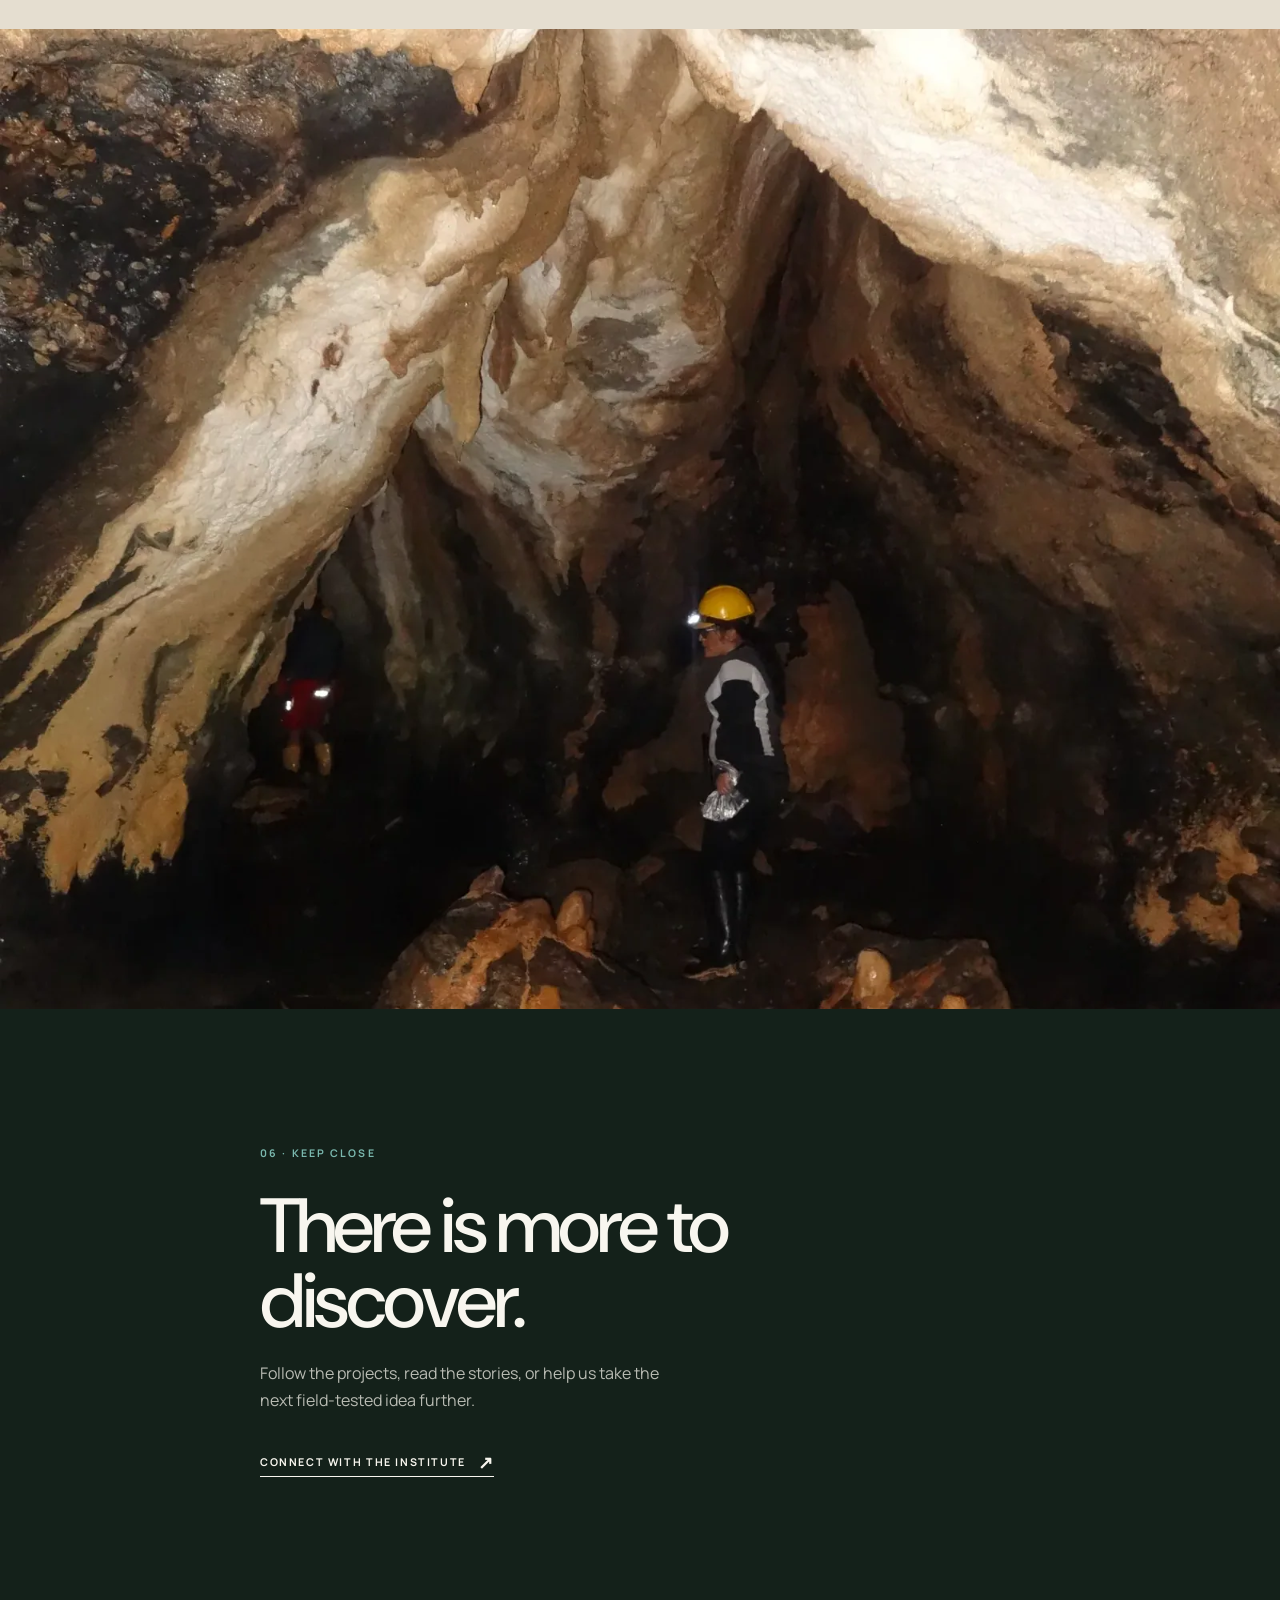
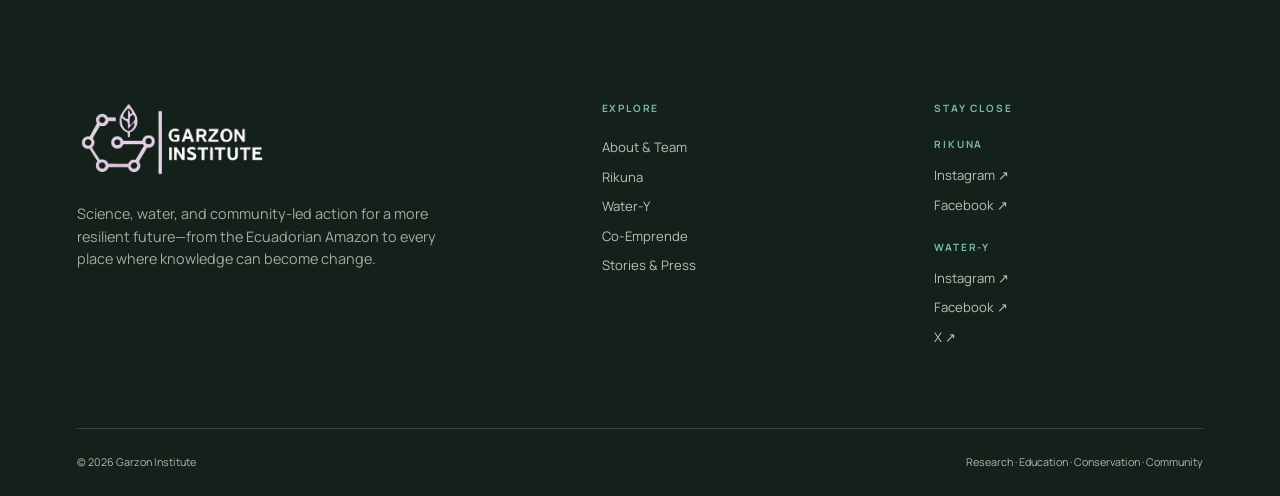
==== commit 135fb9a7: "Fix site readability and refresh Rikuna imagery" ====
--- a/index.html
+++ b/index.html
@@ -5,7 +5,7 @@
   <meta name="viewport" content="width=device-width, initial-scale=1">
   <meta name="description" content="Garzon Institute connects science, water, conservation, education, and communities across Ecuador and beyond.">
   <title>Garzon Institute — Science, Water &amp; Communities</title>
-  <link rel="stylesheet" href="css/styles.css?v=9">
+  <link rel="stylesheet" href="css/styles.css?v=11">
 </head>
 <body data-page="home">
   <a class="skip-link" href="#main">Skip to content</a>
@@ -126,7 +126,7 @@
       </div>
     </section>
 
-    <section class="image-bleed image-bleed--tall">
+    <section class="image-bleed image-bleed--tall cave-photo">
       <img src="assets/images/rikuna-amazon-04.webp" alt="Inside a cave in the Ecuadorian Amazon" loading="lazy">
     </section>
 
@@ -141,7 +141,7 @@
   </main>
 
   <div data-site-footer></div>
-  <script src="js/i18n.js?v=10"></script>
+  <script src="js/i18n.js?v=11"></script>
   <script src="js/site.js?v=9"></script>
 </body>
 </html>
--- a/css/styles.css
+++ b/css/styles.css
@@ -9,7 +9,7 @@
   --forest: #1d4634;
   --forest-2: #2d674b;
   --water: #7ab8ae;
-  --accent: #b57450;
+  --accent: #875034;
   --line: rgba(20, 33, 26, .16);
   --white: #f8f6ef;
   --serif: 'DM Sans', Helvetica, Arial, sans-serif;
@@ -67,22 +67,23 @@
 .header-inner { max-width: 1440px; margin: 0 auto; display: flex; align-items: center; justify-content: space-between; gap: 2rem; }
 .brand-lockup { display: block; width: 178px; height: 56px; overflow: hidden; flex: 0 0 auto; background: transparent; }
 .brand-lockup img, .footer-logo { width: 100%; height: 100%; object-fit: contain; object-position: left center; }
-.brand-lockup img { filter: drop-shadow(0 0 2px rgba(248,246,239,.95)) drop-shadow(0 2px 8px rgba(0,0,0,.2)); }
+.brand-lockup img { filter: brightness(0) invert(1); }
 .footer-logo { filter: invert(1); }
 .site-header.scrolled .brand-lockup img, .site-header.solid .brand-lockup img { filter: none; mix-blend-mode: multiply; }
 .header-links { display: flex; align-items: center; gap: 1.6rem; font-size: .66rem; font-weight: 700; letter-spacing: .14em; text-transform: uppercase; }
-.header-links a { opacity: .8; transition: opacity .25s ease; }
+.header-links a { opacity: 1; transition: opacity .25s ease; }
 .header-links a:hover, .header-links a[aria-current='page'] { opacity: 1; }
 .header-cta { border: 1px solid currentColor; padding: .65rem .9rem; opacity: 1 !important; }
 .language-toggle { border: 1px solid currentColor; background: transparent; padding: .55rem .6rem; cursor: pointer; font-size: .62rem; font-weight: 700; letter-spacing: .12em; }
-.language-toggle:hover { color: var(--water); }
+.language-toggle:hover { color: #d4eee5; }
+.site-header.scrolled .language-toggle:hover, .site-header.solid .language-toggle:hover { color: var(--forest); }
 .menu-toggle { display: none; border: 0; background: transparent; padding: .35rem; cursor: pointer; }
 .menu-toggle span { display: block; width: 28px; height: 1px; background: currentColor; margin: 6px 0; transition: transform .3s ease, opacity .3s ease; }
 .menu-open .menu-toggle span:first-child { transform: translateY(7px) rotate(45deg); }
 .menu-open .menu-toggle span:nth-child(2) { opacity: 0; }
 .menu-open .menu-toggle span:last-child { transform: translateY(-7px) rotate(-45deg); }
-.menu-panel { position: fixed; inset: 0; z-index: 40; display: grid; place-items: center; background: var(--forest); color: var(--white); opacity: 0; pointer-events: none; transition: opacity .35s ease; }
-.menu-open .menu-panel { opacity: 1; pointer-events: auto; }
+.menu-panel { position: fixed; inset: 0; z-index: 40; display: grid; place-items: center; background: var(--forest); color: var(--white); opacity: 0; visibility: hidden; pointer-events: none; transition: opacity .35s ease, visibility .35s; }
+.menu-open .menu-panel { opacity: 1; visibility: visible; pointer-events: auto; }
 .menu-panel nav { display: grid; gap: .35rem; text-align: center; }
 .menu-panel a { font-family: var(--serif); font-size: clamp(2.6rem, 8vw, 6.8rem); line-height: .95; transition: color .2s ease, transform .2s ease; }
 .menu-panel a:hover { color: var(--water); transform: translateX(.2em); }
@@ -90,19 +91,19 @@
 .hero { position: relative; min-height: min(100vh, 980px); display: flex; align-items: flex-end; overflow: hidden; color: var(--white); background: var(--forest); }
 .hero--short { min-height: 76vh; }
 .hero__media { position: absolute; inset: 0; width: 100%; height: 100%; object-fit: cover; transform: scale(1.03); animation: slow-zoom 16s ease-out both; }
-.hero__veil { position: absolute; inset: 0; background: linear-gradient(180deg, rgba(11, 24, 17, .3) 0%, rgba(11, 24, 17, .04) 30%, rgba(11, 24, 17, .78) 100%); }
+.hero__veil { position: absolute; inset: 0; background: linear-gradient(180deg, rgba(11, 24, 17, .68) 0%, rgba(11, 24, 17, .66) 35%, rgba(11, 24, 17, .84) 100%); }
 .hero__content { position: relative; z-index: 1; width: min(var(--max), 88vw); margin: 0 auto; padding: 10rem 0 7rem; }
 .hero__content--split { display: grid; grid-template-columns: minmax(0, 1.1fr) minmax(260px, .48fr); align-items: end; gap: 8vw; }
 .hero__kicker, .eyebrow { font-size: .66rem; font-weight: 700; letter-spacing: .2em; text-transform: uppercase; }
-.hero__kicker { margin-bottom: 1.6rem; color: var(--water); }
+.hero__kicker { margin-bottom: 1.6rem; color: #d4eee5; }
 .hero__title { max-width: 1000px; text-wrap: balance; }
-.hero__intro { max-width: 370px; margin: 0 0 .4rem; color: rgba(248, 246, 239, .83); font-size: 1rem; }
+.hero__intro { max-width: 370px; margin: 0 0 .4rem; color: var(--white); font-size: 1rem; }
 .hero__hint { display: flex; align-items: center; gap: .65rem; margin-top: 3.3rem; font-size: .65rem; font-weight: 700; letter-spacing: .16em; text-transform: uppercase; }
 .scroll-line { display: inline-block; width: 62px; height: 1px; background: currentColor; transform-origin: left; animation: pulse-line 2.2s ease-in-out infinite; }
-.hero__monogram { position: absolute; right: 0; bottom: 8rem; font-size: .68rem; letter-spacing: .22em; opacity: .7; writing-mode: vertical-rl; text-transform: uppercase; }
+.hero__monogram { position: absolute; right: 0; bottom: 8rem; font-size: .68rem; letter-spacing: .22em; writing-mode: vertical-rl; text-transform: uppercase; }
 
 .page-intro { padding: 10rem 0 8rem; }
-.page-intro__inner { max-width: 780px; margin: 0 auto; text-align: center; }
+.page-intro__inner { width: min(780px, 88vw); margin: 0 auto; text-align: center; }
 .page-intro__inner p { margin-top: 2rem; font-size: clamp(1.2rem, 2vw, 1.7rem); line-height: 1.45; color: var(--ink-soft); }
 .eyebrow { margin-bottom: 1.6rem; color: var(--forest-2); }
 .eyebrow--light { color: var(--water); }
@@ -111,6 +112,13 @@
 .section--tight { padding-top: 4.5rem; padding-bottom: 4.5rem; }
 .section--dark { background: var(--ink); color: var(--white); }
 .section--forest { background: var(--forest); color: var(--white); }
+/* Keep inherited paragraph, label, and timeline colors readable on dark surfaces. */
+.section--dark, .section--forest {
+  --ink-soft: #d6e0d8;
+  --forest-2: #a1ccc1;
+  --accent: #dbab87;
+  --line: rgba(248, 246, 239, .25);
+}
 .section--mist { background: var(--mist); }
 .section--paper-deep { background: var(--paper-deep); }
 .container { width: min(var(--max), 88vw); margin: 0 auto; }
@@ -139,7 +147,7 @@
 .signal__media img { width: 100%; height: 100%; object-fit: cover; transition: transform 1s cubic-bezier(.2,.7,.2,1); }
 .signal:hover .signal__media img { transform: scale(1.035); }
 .signal__copy { align-self: center; padding: clamp(1.6rem, 3.5vw, 3.4rem); }
-.signal__copy h3 { margin: .9rem 0 1.1rem; font-size: clamp(2rem, 3.2vw, 3.6rem); }
+.signal__copy h3 { margin: .9rem 0 1.1rem; font-size: clamp(2rem, 3.2vw, 3.6rem); overflow-wrap: anywhere; hyphens: auto; }
 .signal__copy p { max-width: 340px; margin-bottom: 1.7rem; color: var(--ink-soft); font-size: .9rem; line-height: 1.55; }
 .signal--fossil .signal__copy p { color: rgba(248,246,239,.72); }
 .signal--fossil .eyebrow { color: var(--water); }
@@ -154,25 +162,26 @@
 .project-rail { display: grid; grid-template-columns: repeat(3, minmax(0,1fr)); gap: 1.2rem; }
 .project-panel { position: relative; min-height: 590px; overflow: hidden; background: var(--forest); color: var(--white); }
 .project-panel img { position: absolute; inset: 0; width: 100%; height: 100%; object-fit: cover; transition: transform .8s cubic-bezier(.2,.7,.2,1); }
-.project-panel::after { content: ''; position: absolute; inset: 0; background: linear-gradient(180deg, rgba(12,24,16,.02) 20%, rgba(12,24,16,.82) 100%); }
+.project-panel::after { content: ''; position: absolute; inset: 0; background: linear-gradient(180deg, rgba(12,24,16,.66) 0%, rgba(12,24,16,.72) 35%, rgba(12,24,16,.92) 100%); }
 .project-panel:hover img { transform: scale(1.06); }
 .project-panel__content { position: absolute; z-index: 1; inset: auto 2rem 2rem; }
-.project-panel__tag { margin-bottom: 1rem; color: var(--water); font-size: .64rem; font-weight: 700; letter-spacing: .2em; text-transform: uppercase; }
+.project-panel__tag { margin-bottom: 1rem; color: #d4eee5; font-size: .64rem; font-weight: 700; letter-spacing: .2em; text-transform: uppercase; }
 .project-panel h3 { margin-bottom: .8rem; font-size: clamp(2.8rem, 4.4vw, 5.3rem); }
-.project-panel p { max-width: 300px; margin-bottom: 1.7rem; color: rgba(248,246,239,.78); font-size: .94rem; line-height: 1.5; }
+.project-panel p { max-width: 300px; margin-bottom: 1.7rem; color: var(--white); font-size: .94rem; line-height: 1.5; }
 
 .link-arrow { display: inline-flex; align-items: center; gap: .75rem; padding-bottom: .35rem; border-bottom: 1px solid currentColor; font-size: .67rem; font-weight: 700; letter-spacing: .15em; text-transform: uppercase; transition: gap .25s ease, color .25s ease; }
 .link-arrow:hover { gap: 1.15rem; color: var(--accent); }
 .link-arrow span { font-size: 1.1rem; line-height: 0; }
 .section--dark .link-arrow:hover, .section--forest .link-arrow:hover { color: var(--water); }
+.project-panel .link-arrow:hover, .signal--fossil .link-arrow:hover, .contact-block--accent .link-arrow:hover { color: #d4eee5; }
 
 .chapter { display: grid; grid-template-columns: minmax(0, 1.1fr) minmax(300px, .68fr); align-items: center; gap: 9vw; }
 .chapter--reverse { grid-template-columns: minmax(300px, .68fr) minmax(0, 1.1fr); }
 .chapter--reverse .chapter__media { order: 2; }
 .chapter__media { position: relative; min-height: 520px; overflow: hidden; }
 .chapter__media img, .chapter__media video { width: 100%; height: 100%; min-height: 520px; object-fit: cover; }
-.chapter__copy { max-width: 470px; }
-.chapter__copy h2 { margin-bottom: 2rem; }
+.chapter__copy { max-width: 470px; container-type: inline-size; }
+.chapter__copy h2 { margin-bottom: 2rem; font-size: clamp(2.35rem, min(6vw, 15cqi), 6.5rem); }
 .chapter__copy p { color: var(--ink-soft); }
 .chapter__copy .eyebrow { margin-bottom: 1.1rem; }
 .caption { margin-top: .8rem; color: var(--ink-soft); font-size: .72rem; line-height: 1.45; }
@@ -183,6 +192,29 @@
 .image-bleed:hover img { transform: scale(1.035); }
 .image-bleed--tall { height: clamp(560px, 78vw, 980px); }
 .image-bleed--contained { width: min(var(--max), 88vw); margin: 0 auto; }
+
+/* Rotate the original photograph left without resampling it. Swapping the
+   image dimensions keeps object-fit correct in both portrait and wide frames. */
+.cave-photo { position: relative; container-type: size; }
+.chapter__media.cave-photo { aspect-ratio: 3 / 4; }
+.cave-photo img {
+  position: absolute;
+  left: 50%;
+  top: 50%;
+  width: 100cqh;
+  height: 100cqw;
+  min-height: 0;
+  max-width: none;
+  translate: -50% -50%;
+  rotate: -90deg;
+  object-fit: cover;
+}
+
+.discovery-art { margin: 2rem 0 0; }
+.discovery-art img { width: 100%; height: auto; }
+.image-credit { font-size: .7rem; line-height: 1.55; color: var(--ink-soft); }
+.image-credit a { text-decoration: underline; text-underline-offset: .15em; }
+.hero-credit { margin: .75rem auto 0; }
 
 .quote { width: min(900px, 88vw); margin: 0 auto; text-align: center; }
 .quote p { margin-bottom: 1.5rem; font-family: var(--serif); font-size: clamp(2.5rem, 5.5vw, 5.7rem); line-height: .96; letter-spacing: -.05em; }
@@ -207,7 +239,7 @@
 .video-frame { position: relative; background: #0f1813; min-height: 560px; display: grid; place-items: center; overflow: hidden; }
 .video-frame--bleed { width: min(1200px, 100vw); min-height: min(70vw, 780px); margin-left: 50%; transform: translateX(-50%); }
 .video-frame video { width: 100%; height: 100%; max-height: 700px; object-fit: cover; }
-.video-frame__label { position: absolute; left: 1.5rem; bottom: 1.2rem; z-index: 1; color: var(--white); font-size: .65rem; font-weight: 700; letter-spacing: .15em; text-transform: uppercase; }
+.video-frame__label { position: absolute; left: 1.5rem; bottom: 1.2rem; z-index: 1; padding: .4rem .65rem; background: rgba(11,24,17,.85); color: var(--white); font-size: .65rem; font-weight: 700; letter-spacing: .15em; text-transform: uppercase; }
 
 .timeline { margin-top: 3rem; border-top: 1px solid var(--line); }
 .timeline-item { display: grid; grid-template-columns: 100px 1fr; gap: 2rem; padding: 1.45rem 0; border-bottom: 1px solid var(--line); }
@@ -256,7 +288,7 @@
 .footer__social-groups .footer__heading { margin-bottom: .7rem; }
 .footer__links a { color: rgba(248,246,239,.74); transition: color .2s ease; }
 .footer__links a:hover { color: var(--white); }
-.footer__bottom { display: flex; justify-content: space-between; gap: 1rem; padding-top: 1.5rem; border-top: 1px solid rgba(248,246,239,.15); color: rgba(248,246,239,.42); font-size: .67rem; }
+.footer__bottom { display: flex; justify-content: space-between; gap: 1rem; padding-top: 1.5rem; border-top: 1px solid rgba(248,246,239,.15); color: rgba(248,246,239,.7); font-size: .67rem; }
 
 @keyframes slow-zoom { from { transform: scale(1.03); } to { transform: scale(1.1); } }
 @keyframes pulse-line { 0%,100% { transform: scaleX(.55); opacity: .55; } 50% { transform: scaleX(1); opacity: 1; } }
@@ -292,8 +324,10 @@
 
 @media (max-width: 620px) {
   body { font-size: 15px; }
-  h1 { font-size: clamp(3.4rem, 17vw, 6rem); }
-  h2 { font-size: clamp(2.75rem, 13vw, 4.6rem); }
+  h1 { font-size: clamp(2.8rem, 14.5vw, 5.6rem); }
+  h2 { font-size: clamp(2.35rem, 12vw, 4.6rem); }
+  .chapter__copy h2 { font-size: clamp(2.35rem, min(12vw, 15cqi), 4.6rem); }
+  .quote p { font-size: clamp(2.1rem, 9vw, 2.5rem); }
   .hero { min-height: 86vh; }
   .hero--short { min-height: 72vh; }
   .hero__content { padding-top: 8rem; padding-bottom: 4rem; }
@@ -326,6 +360,14 @@
   .footer__bottom span { display: block; margin-top: .45rem; }
 }
 
+/* Long English and Spanish words must still fit on compact phones. */
+@media (max-width: 380px) {
+  h1 { font-size: 2.8rem; }
+  h2, .chapter__copy h2 { font-size: 2.35rem; }
+  .manifesto__text { font-size: 2.5rem; }
+  .quote p { font-size: 2.1rem; }
+}
+
 @media (prefers-reduced-motion: reduce) {
   *, *::before, *::after { scroll-behavior: auto !important; animation-duration: .01ms !important; animation-iteration-count: 1 !important; transition-duration: .01ms !important; }
   .reveal { opacity: 1; transform: none; }
